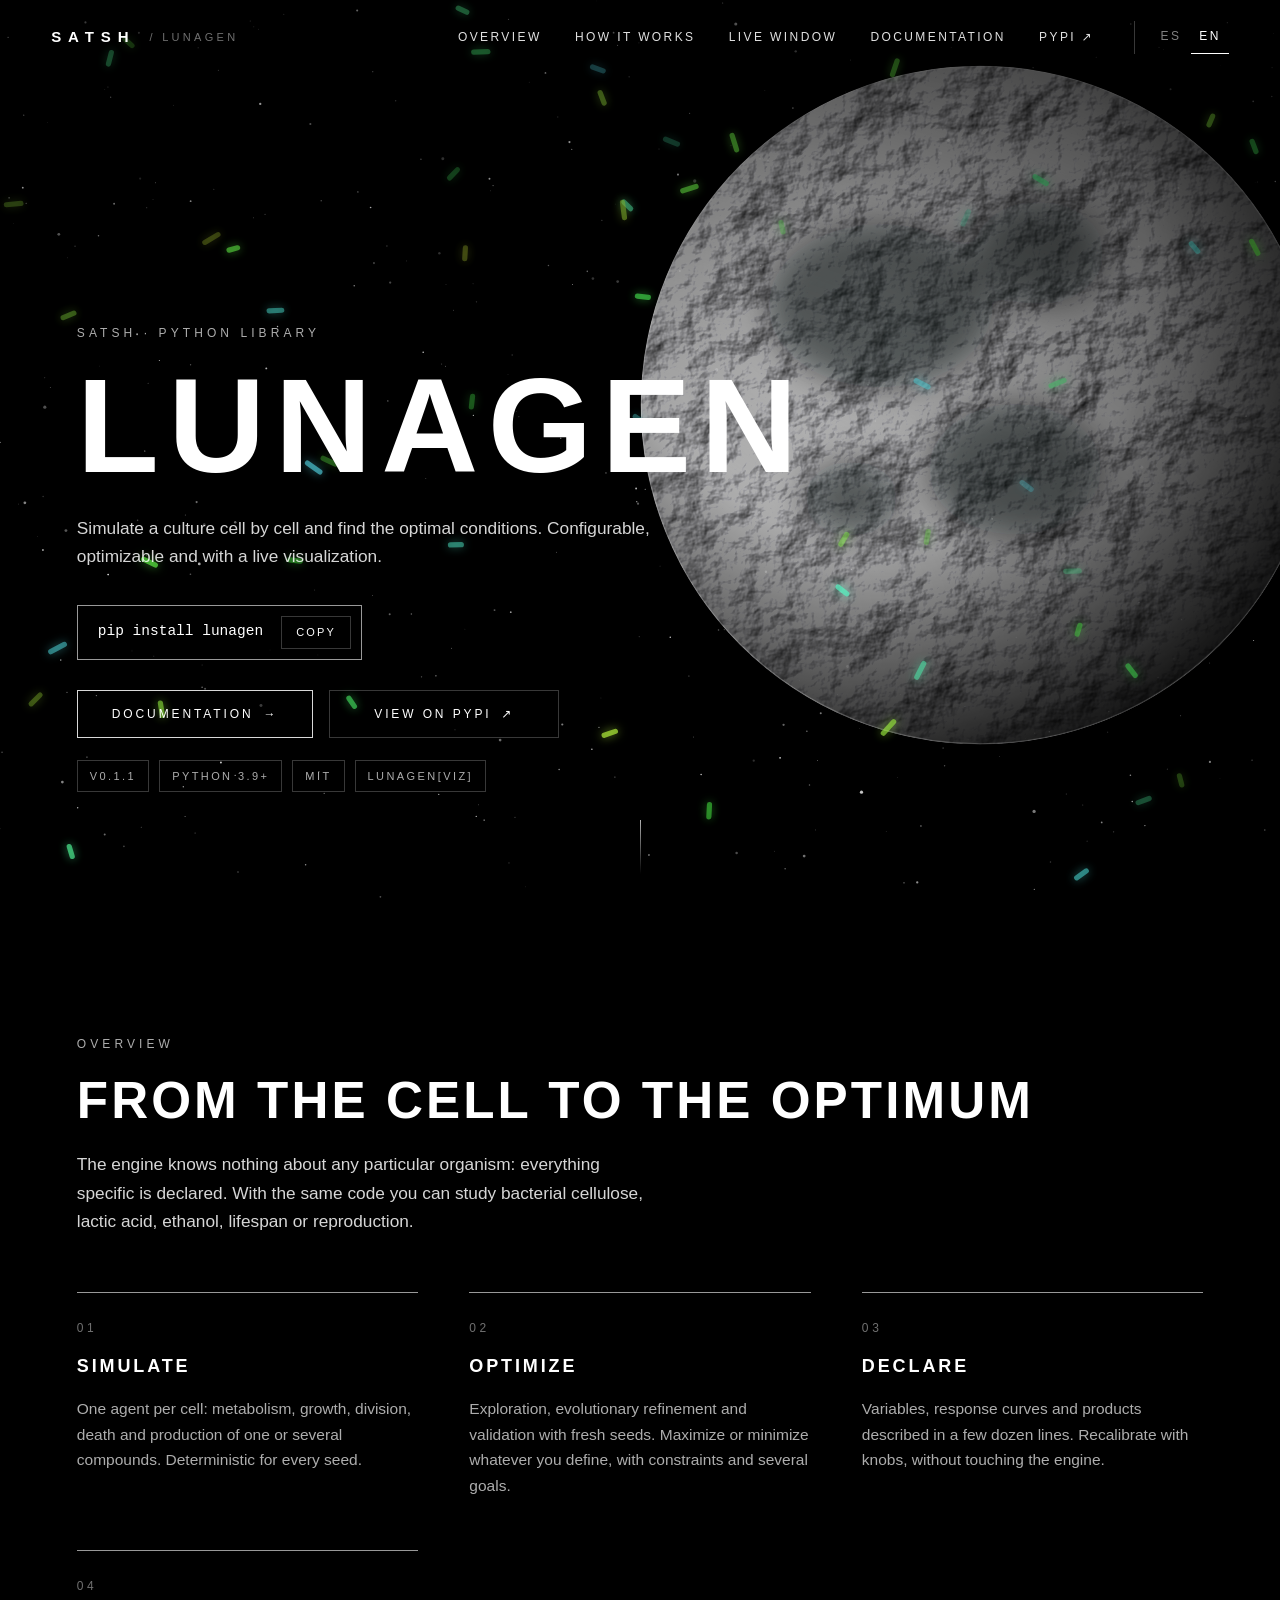
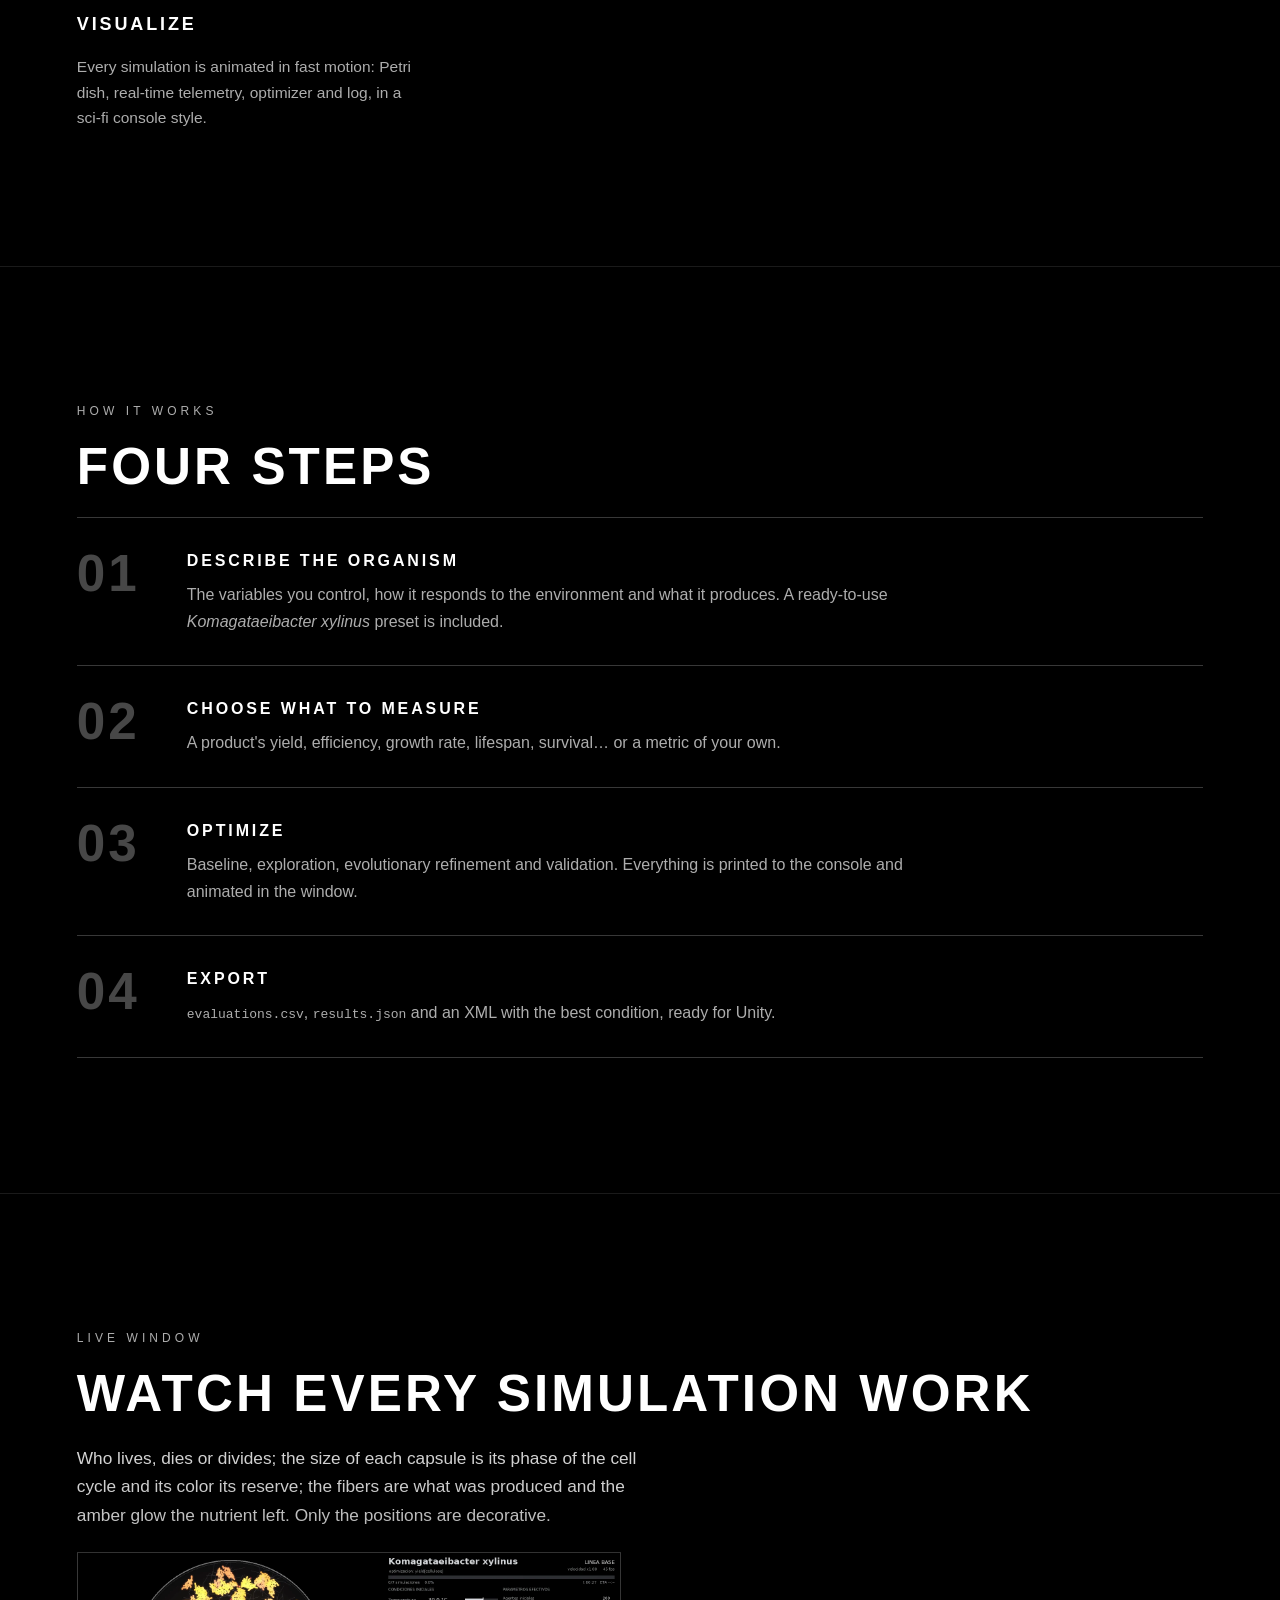
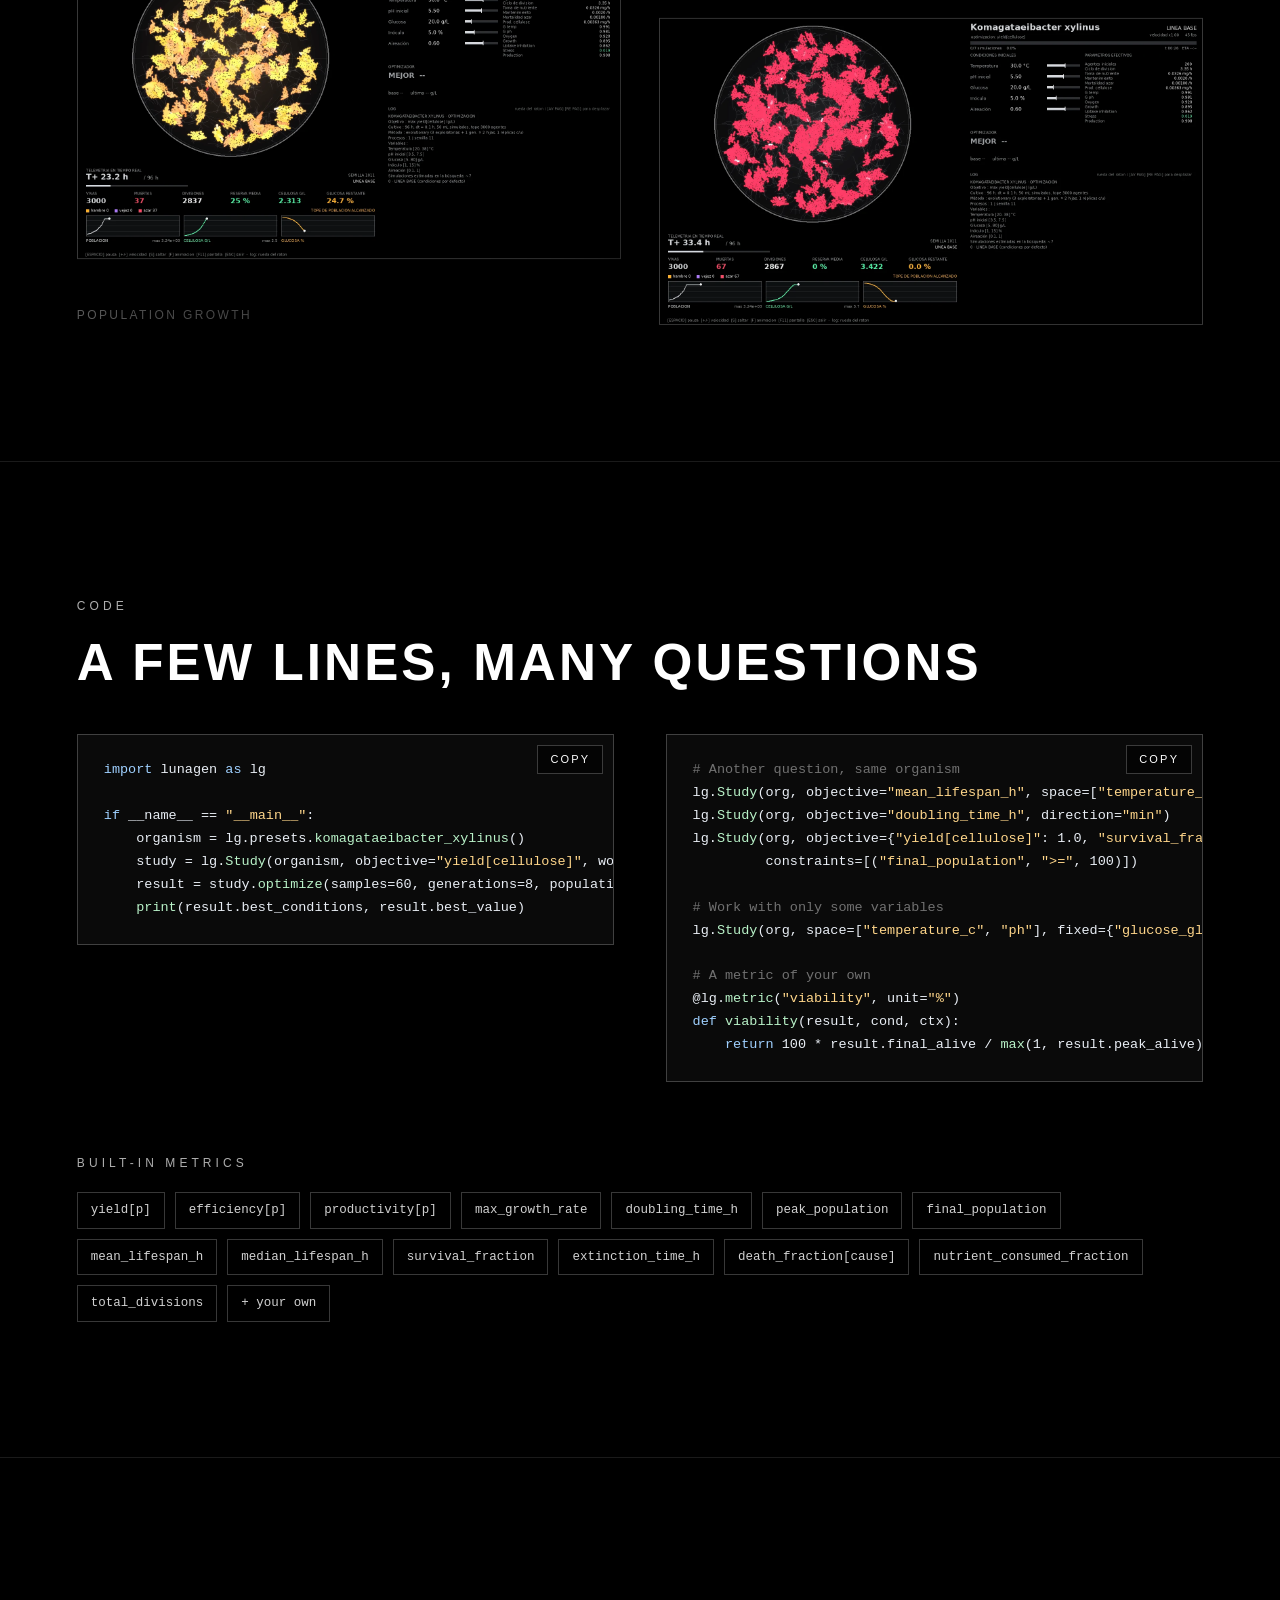
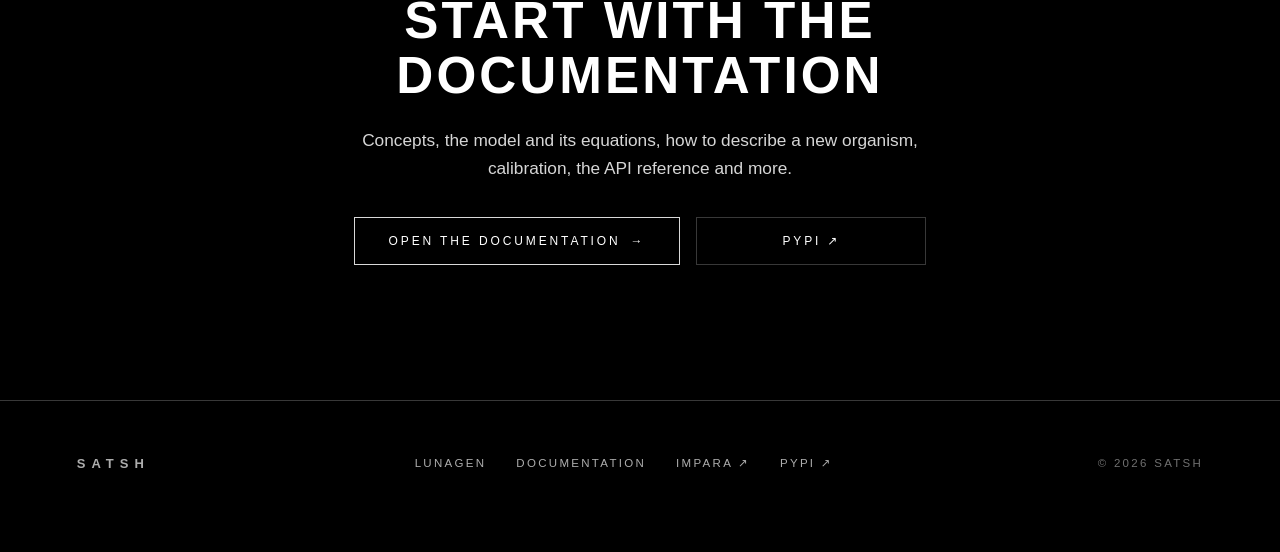
==== lunagen/index.html @ 446f6995 "update" ====
<!doctype html>
<html lang="en" class="no-js">
<head>
<meta charset="utf-8">
<meta name="viewport" content="width=device-width, initial-scale=1">
<title data-es="Lunagen — Simulación de cultivos basada en agentes" data-en="Lunagen — Agent-based culture simulation">Lunagen — Agent-based culture simulation</title>
<meta name="description" content="Lunagen: a Python library to simulate cultures cell by cell, optimize conditions and watch it in a live window." data-es="Lunagen: librería de Python para simular cultivos célula por célula, optimizar condiciones y verlo en una ventana en vivo." data-en="Lunagen: a Python library to simulate cultures cell by cell, optimize conditions and watch it in a live window.">
<link rel="canonical" href="https://satsh.org/lunagen/">
<meta name="theme-color" content="#000000">
<meta property="og:type" content="website">
<meta property="og:site_name" content="satsh">
<meta property="og:title" content="Lunagen — Agent-based culture simulation">
<meta property="og:description" content="Lunagen: a Python library to simulate cultures cell by cell, optimize conditions and watch it in a live window.">
<meta property="og:url" content="https://satsh.org/lunagen/">
<meta property="og:image" content="https://satsh.org/assets/img/og-lunagen.png">
<meta name="twitter:card" content="summary_large_image">
<link rel="icon" href="../favicon.svg" type="image/svg+xml">
<link rel="stylesheet" href="../assets/css/site.css">
<script>(function(){var r=document.documentElement;r.className=r.className.replace('no-js','js');var l=null;try{l=localStorage.getItem('satsh-lang')}catch(e){}if(l!=='es'&&l!=='en'){l=null;var a=navigator.languages&&navigator.languages.length?navigator.languages:[navigator.language||navigator.userLanguage||'en'];for(var i=0;i<a.length;i++){var c=String(a[i]).toLowerCase();if(c.indexOf('es')===0){l='es';break}if(c.indexOf('en')===0){l='en';break}}}r.lang=l||'en';})();</script>
</head>
<body class="">
<canvas id="stars" aria-hidden="true"></canvas>
<a class="skip" href="#main"><span data-lang="es">Saltar al contenido</span><span data-lang="en">Skip to content</span></a>
<header class="site-header">
  <a class="brand" href="../" aria-label="satsh">SATSH <small>/ Lunagen</small></a>
  <button class="nav-toggle" aria-expanded="false" aria-controls="nav" data-aria-es="Menú" data-aria-en="Menu" aria-label="Menu"><span></span></button>
  <nav class="nav" id="nav">
    <a href="#overview"><span data-lang="es">Resumen</span><span data-lang="en">Overview</span></a><a href="#how"><span data-lang="es">Cómo funciona</span><span data-lang="en">How it works</span></a><a href="#window"><span data-lang="es">Ventana en vivo</span><span data-lang="en">Live window</span></a><a href="../lunagen/docs/"><span data-lang="es">Documentación</span><span data-lang="en">Documentation</span></a><a href="https://pypi.org/project/lunagen/" target="_blank" rel="noopener">PyPI&nbsp;↗</a>
    <div class="lang" role="group" aria-label="Idioma / Language"><button data-set="es" type="button">ES</button><button data-set="en" type="button">EN</button></div>
  </nav>
</header>
<main id="main">

  <section class="panel" id="top">
    <div class="layer layer--moon" data-parallax="0.16"><svg viewBox="0 0 600 600" aria-hidden="true" focusable="false">
  <defs>
    <radialGradient id="mshade" cx="36%" cy="32%" r="78%">
      <stop offset="0" stop-color="#000" stop-opacity="0"/><stop offset=".5" stop-color="#000" stop-opacity=".22"/>
      <stop offset="1" stop-color="#000" stop-opacity=".97"/>
    </radialGradient>
    <filter id="mtex" x="0" y="0" width="100%" height="100%" color-interpolation-filters="sRGB">
      <feTurbulence type="fractalNoise" baseFrequency="0.019 0.022" numOctaves="6" seed="9" result="n"/>
      <feDiffuseLighting in="n" lighting-color="#ffffff" surfaceScale="5.2" diffuseConstant="1.25" result="lit">
        <feDistantLight azimuth="220" elevation="42"/>
      </feDiffuseLighting>
      <feComponentTransfer in="lit" result="lit2"><feFuncR type="gamma" amplitude="1.15" exponent="1.35" offset="0"/><feFuncG type="gamma" amplitude="1.15" exponent="1.35" offset="0"/><feFuncB type="gamma" amplitude="1.17" exponent="1.35" offset="0"/></feComponentTransfer>
      <feComposite in="lit2" in2="SourceGraphic" operator="in"/>
    </filter>
    <filter id="mblur"><feGaussianBlur stdDeviation="14"/></filter>
    <clipPath id="mclip"><circle cx="300" cy="300" r="290"/></clipPath>
  </defs>
  <g clip-path="url(#mclip)">
    <circle cx="300" cy="300" r="290" fill="#cdd1d7" filter="url(#mtex)"/>
    <g filter="url(#mblur)" opacity=".5" fill="#05070b">
      <ellipse cx="215" cy="215" rx="96" ry="70"/><ellipse cx="350" cy="170" rx="56" ry="44"/>
      <ellipse cx="330" cy="355" rx="74" ry="56"/><ellipse cx="190" cy="380" rx="40" ry="32"/>
    </g>
    <circle cx="300" cy="300" r="290" fill="url(#mshade)"/>
  </g>
  <circle cx="300" cy="300" r="289.5" fill="none" stroke="rgba(255,255,255,.28)" stroke-width="1"/>
</svg></div>
    <div class="layer layer--cells" data-parallax="0.07"><canvas data-cells="90" aria-hidden="true"></canvas></div>
    <div class="layer layer--vignette"></div>
    <div class="panel__content">
      <p class="eyebrow reveal"><span data-lang="es">satsh · librería de Python</span><span data-lang="en">satsh · Python library</span></p>
      <h1 class="display reveal">LUNAGEN</h1>
      <p class="lead reveal"><span data-lang="es">Simula un cultivo célula por célula y encuentra las condiciones óptimas. Configurable, optimizable y con visualización en vivo.</span><span data-lang="en">Simulate a culture cell by cell and find the optimal conditions. Configurable, optimizable and with a live visualization.</span></p>
      <div class="reveal" style="margin:0 0 30px">
        <div class="install"><code>pip install lunagen</code><button class="copy" type="button" data-copy="pip install lunagen"><span data-lang="es">Copiar</span><span data-lang="en">Copy</span></button></div>
      </div>
      <div class="actions reveal">
        <a class="btn" href="docs/"><span data-lang="es">Documentación</span><span data-lang="en">Documentation</span> <span class="arrow">→</span></a>
        <a class="btn btn--ghost" href="https://pypi.org/project/lunagen/" target="_blank" rel="noopener"><span data-lang="es">Ver en PyPI</span><span data-lang="en">View on PyPI</span> ↗</a>
      </div>
      <div class="badges reveal"><span class="badge">v0.1.1</span><span class="badge">Python 3.9+</span><span class="badge">MIT</span>
        <span class="badge">lunagen[viz]</span></div>
    </div>
    <span class="scroll-hint" aria-hidden="true"></span>
  </section>

  <section class="section section--dark" id="overview" aria-labelledby="t-overview">
    <div class="section__inner">
      <p class="eyebrow reveal"><span data-lang="es">Resumen</span><span data-lang="en">Overview</span></p>
      <h2 class="title reveal" id="t-overview"><span data-lang="es">De la célula al óptimo</span><span data-lang="en">From the cell to the optimum</span></h2>
      <p class="lead reveal"><span data-lang="es">El motor no sabe nada de ningún organismo concreto: todo lo específico se declara. Con el mismo código puedes estudiar celulosa bacteriana, ácido láctico, etanol, tiempo de vida o reproducción.</span><span data-lang="en">The engine knows nothing about any particular organism: everything specific is declared. With the same code you can study bacterial cellulose, lactic acid, ethanol, lifespan or reproduction.</span></p>
      <div class="grid grid--3" style="margin-top:56px">
        <div class="feature reveal"><div class="num">01</div><h3><span data-lang="es">Simula</span><span data-lang="en">Simulate</span></h3>
          <p><span data-lang="es">Un agente por célula: metabolismo, crecimiento, división, muerte y producción de uno o varios compuestos. Determinista para cada semilla.</span><span data-lang="en">One agent per cell: metabolism, growth, division, death and production of one or several compounds. Deterministic for every seed.</span></p></div>
        <div class="feature reveal"><div class="num">02</div><h3><span data-lang="es">Optimiza</span><span data-lang="en">Optimize</span></h3>
          <p><span data-lang="es">Exploración, refinamiento evolutivo y validación con semillas nuevas. Maximiza o minimiza lo que definas, con restricciones y varios objetivos.</span><span data-lang="en">Exploration, evolutionary refinement and validation with fresh seeds. Maximize or minimize whatever you define, with constraints and several goals.</span></p></div>
        <div class="feature reveal"><div class="num">03</div><h3><span data-lang="es">Declara</span><span data-lang="en">Declare</span></h3>
          <p><span data-lang="es">Variables, curvas de respuesta y productos descritos en unas decenas de líneas. Recalibra con perillas, sin tocar el motor.</span><span data-lang="en">Variables, response curves and products described in a few dozen lines. Recalibrate with knobs, without touching the engine.</span></p></div>
        <div class="feature reveal"><div class="num">04</div><h3><span data-lang="es">Visualiza</span><span data-lang="en">Visualize</span></h3>
          <p><span data-lang="es">Cada simulación se anima en cámara rápida: caja Petri, telemetría en tiempo real, optimizador y log, estilo consola de ciencia ficción.</span><span data-lang="en">Every simulation is animated in fast motion: Petri dish, real-time telemetry, optimizer and log, in a sci-fi console style.</span></p></div>
      </div>
    </div>
  </section>

  <section class="section section--bordered section--dark" id="how" aria-labelledby="t-how">
    <div class="section__inner">
      <p class="eyebrow reveal"><span data-lang="es">Cómo funciona</span><span data-lang="en">How it works</span></p>
      <h2 class="title reveal" id="t-how"><span data-lang="es">Cuatro pasos</span><span data-lang="en">Four steps</span></h2>
      <ol class="steps">
        <li class="reveal"><div><h3><span data-lang="es">Describe el organismo</span><span data-lang="en">Describe the organism</span></h3><p><span data-lang="es">Variables que se controlan, cómo responde al entorno y qué produce. Hay un preset de <em>Komagataeibacter xylinus</em> listo para usar.</span><span data-lang="en">The variables you control, how it responds to the environment and what it produces. A ready-to-use <em>Komagataeibacter xylinus</em> preset is included.</span></p></div></li>
        <li class="reveal"><div><h3><span data-lang="es">Elige qué medir</span><span data-lang="en">Choose what to measure</span></h3><p><span data-lang="es">Rendimiento de un producto, eficiencia, tasa de crecimiento, tiempo de vida, supervivencia… o una métrica propia.</span><span data-lang="en">A product's yield, efficiency, growth rate, lifespan, survival… or a metric of your own.</span></p></div></li>
        <li class="reveal"><div><h3><span data-lang="es">Optimiza</span><span data-lang="en">Optimize</span></h3><p><span data-lang="es">Línea base, exploración, refinamiento evolutivo y validación. Todo se imprime en consola y se anima en la ventana.</span><span data-lang="en">Baseline, exploration, evolutionary refinement and validation. Everything is printed to the console and animated in the window.</span></p></div></li>
        <li class="reveal"><div><h3><span data-lang="es">Exporta</span><span data-lang="en">Export</span></h3><p><span data-lang="es"><code>evaluations.csv</code>, <code>results.json</code> y un XML con la mejor condición, listo para Unity.</span><span data-lang="en"><code>evaluations.csv</code>, <code>results.json</code> and an XML with the best condition, ready for Unity.</span></p></div></li>
      </ol>
    </div>
  </section>

  <section class="section section--bordered" id="window" aria-labelledby="t-window">
    <div class="section__inner">
      <p class="eyebrow reveal"><span data-lang="es">Ventana en vivo</span><span data-lang="en">Live window</span></p>
      <h2 class="title reveal" id="t-window"><span data-lang="es">Mira cada simulación trabajar</span><span data-lang="en">Watch every simulation work</span></h2>
      <p class="lead reveal"><span data-lang="es">Quién vive, muere o se divide; el tamaño de cada cápsula es su fase del ciclo celular y su color, su reserva; las fibras son lo producido y el brillo ámbar, el nutriente que queda. Solo las posiciones son decorativas.</span><span data-lang="en">Who lives, dies or divides; the size of each capsule is its phase of the cell cycle and its color its reserve; the fibers are what was produced and the amber glow the nutrient left. Only the positions are decorative.</span></p>
      <div class="grid grid--2" style="margin-top:56px;gap:clamp(24px,3vw,48px)">
        <figure class="reveal" style="margin:0"><div class="shot" data-parallax="-0.04"><picture><source srcset="../assets/img/lunagen-live-1.webp" type="image/webp"><img src="../assets/img/lunagen-live-1.png" width="1600" height="900" loading="lazy" alt="Lunagen live window with a Petri dish full of colonies" data-alt-es="Ventana en vivo de Lunagen con la caja Petri llena de colonias" data-alt-en="Lunagen live window with a Petri dish full of colonies"></picture></div>
          <figcaption class="shot-caption"><span data-lang="es">Crecimiento de la población</span><span data-lang="en">Population growth</span></figcaption></figure>
        <figure class="reveal" style="margin:0"><div class="shot" data-parallax="0.04"><picture><source srcset="../assets/img/lunagen-live-2.webp" type="image/webp"><img src="../assets/img/lunagen-live-2.png" width="1600" height="900" loading="lazy" alt="Lunagen live window at a later stage" data-alt-es="Ventana en vivo de Lunagen en una etapa posterior" data-alt-en="Lunagen live window at a later stage"></picture></div>
          <figcaption class="shot-caption"><span data-lang="es">Nutriente agotado: las reservas se vacían</span><span data-lang="en">Nutrient exhausted: reserves run out</span></figcaption></figure>
      </div>
    </div>
  </section>

  <section class="section section--bordered section--dark" id="code" aria-labelledby="t-code">
    <div class="section__inner">
      <p class="eyebrow reveal"><span data-lang="es">Código</span><span data-lang="en">Code</span></p>
      <h2 class="title reveal" id="t-code"><span data-lang="es">Pocas líneas, muchas preguntas</span><span data-lang="en">A few lines, many questions</span></h2>
      <div class="grid grid--2" style="margin-top:44px;align-items:start">
        <div><div data-lang="es"><div class="code reveal"><pre><code><span class="k">import</span> lunagen <span class="k">as</span> lg

<span class="k">if</span> __name__ == <span class="s">&quot;__main__&quot;</span>:
    organismo = lg.presets.<span class="f">komagataeibacter_xylinus</span>()
    estudio = lg.<span class="f">Study</span>(organismo, objective=<span class="s">&quot;yield[cellulose]&quot;</span>, workers=4)
    resultado = estudio.<span class="f">optimize</span>(samples=60, generations=8, population=16, viz=<span class="k">True</span>)
    <span class="f">print</span>(resultado.best_conditions, resultado.best_value)</code></pre><button class="copy" type="button"><span data-lang="es">Copiar</span><span data-lang="en">Copy</span></button></div></div><div data-lang="en"><div class="code reveal"><pre><code><span class="k">import</span> lunagen <span class="k">as</span> lg

<span class="k">if</span> __name__ == <span class="s">&quot;__main__&quot;</span>:
    organism = lg.presets.<span class="f">komagataeibacter_xylinus</span>()
    study = lg.<span class="f">Study</span>(organism, objective=<span class="s">&quot;yield[cellulose]&quot;</span>, workers=4)
    result = study.<span class="f">optimize</span>(samples=60, generations=8, population=16, viz=<span class="k">True</span>)
    <span class="f">print</span>(result.best_conditions, result.best_value)</code></pre><button class="copy" type="button"><span data-lang="es">Copiar</span><span data-lang="en">Copy</span></button></div></div></div>
        <div><div data-lang="es"><div class="code reveal"><pre><code><span class="c"># Otra pregunta, el mismo organismo</span>
lg.<span class="f">Study</span>(org, objective=<span class="s">&quot;mean_lifespan_h&quot;</span>, space=[<span class="s">&quot;temperature_c&quot;</span>, <span class="s">&quot;ph&quot;</span>])        <span class="c"># tiempo de vida</span>
lg.<span class="f">Study</span>(org, objective=<span class="s">&quot;doubling_time_h&quot;</span>, direction=<span class="s">&quot;min&quot;</span>)                      <span class="c"># reproducción</span>
lg.<span class="f">Study</span>(org, objective={<span class="s">&quot;yield[cellulose]&quot;</span>: 1.0, <span class="s">&quot;survival_fraction&quot;</span>: 2.0},     <span class="c"># varios objetivos</span>
         constraints=[(<span class="s">&quot;final_population&quot;</span>, <span class="s">&quot;&gt;=&quot;</span>, 100)])                          <span class="c"># y restricciones</span>

<span class="c"># Operar solo con algunas variables</span>
lg.<span class="f">Study</span>(org, space=[<span class="s">&quot;temperature_c&quot;</span>, <span class="s">&quot;ph&quot;</span>], fixed={<span class="s">&quot;glucose_gl&quot;</span>: 30})

<span class="c"># Una métrica propia</span>
@lg.<span class="f">metric</span>(<span class="s">&quot;viabilidad&quot;</span>, unit=<span class="s">&quot;%&quot;</span>)
<span class="k">def</span> <span class="f">viabilidad</span>(result, cond, ctx):
    <span class="k">return</span> 100 * result.final_alive / <span class="f">max</span>(1, result.peak_alive)</code></pre><button class="copy" type="button"><span data-lang="es">Copiar</span><span data-lang="en">Copy</span></button></div></div><div data-lang="en"><div class="code reveal"><pre><code><span class="c"># Another question, same organism</span>
lg.<span class="f">Study</span>(org, objective=<span class="s">&quot;mean_lifespan_h&quot;</span>, space=[<span class="s">&quot;temperature_c&quot;</span>, <span class="s">&quot;ph&quot;</span>])        <span class="c"># lifespan</span>
lg.<span class="f">Study</span>(org, objective=<span class="s">&quot;doubling_time_h&quot;</span>, direction=<span class="s">&quot;min&quot;</span>)                      <span class="c"># reproduction</span>
lg.<span class="f">Study</span>(org, objective={<span class="s">&quot;yield[cellulose]&quot;</span>: 1.0, <span class="s">&quot;survival_fraction&quot;</span>: 2.0},     <span class="c"># several goals</span>
         constraints=[(<span class="s">&quot;final_population&quot;</span>, <span class="s">&quot;&gt;=&quot;</span>, 100)])                          <span class="c"># and constraints</span>

<span class="c"># Work with only some variables</span>
lg.<span class="f">Study</span>(org, space=[<span class="s">&quot;temperature_c&quot;</span>, <span class="s">&quot;ph&quot;</span>], fixed={<span class="s">&quot;glucose_gl&quot;</span>: 30})

<span class="c"># A metric of your own</span>
@lg.<span class="f">metric</span>(<span class="s">&quot;viability&quot;</span>, unit=<span class="s">&quot;%&quot;</span>)
<span class="k">def</span> <span class="f">viability</span>(result, cond, ctx):
    <span class="k">return</span> 100 * result.final_alive / <span class="f">max</span>(1, result.peak_alive)</code></pre><button class="copy" type="button"><span data-lang="es">Copiar</span><span data-lang="en">Copy</span></button></div></div></div>
      </div>
      <h3 class="eyebrow reveal" style="margin-top:72px"><span data-lang="es">Métricas incluidas</span><span data-lang="en">Built-in metrics</span></h3>
      <div class="chips reveal"><span class="chip">yield[p]</span><span class="chip">efficiency[p]</span><span class="chip">productivity[p]</span><span class="chip">max_growth_rate</span><span class="chip">doubling_time_h</span><span class="chip">peak_population</span><span class="chip">final_population</span><span class="chip">mean_lifespan_h</span><span class="chip">median_lifespan_h</span><span class="chip">survival_fraction</span><span class="chip">extinction_time_h</span><span class="chip">death_fraction[cause]</span><span class="chip">nutrient_consumed_fraction</span><span class="chip">total_divisions</span><span class="chip">+ <span data-lang="es">las tuyas</span><span data-lang="en">your own</span></span></div>
    </div>
  </section>

  <section class="section section--bordered cta" aria-labelledby="t-cta">
    <div class="section__inner">
      <h2 class="title reveal" id="t-cta"><span data-lang="es">Empieza con la documentación</span><span data-lang="en">Start with the documentation</span></h2>
      <p class="lead reveal"><span data-lang="es">Conceptos, el modelo y sus ecuaciones, cómo describir un organismo nuevo, calibración, referencia de la API y más.</span><span data-lang="en">Concepts, the model and its equations, how to describe a new organism, calibration, the API reference and more.</span></p>
      <div class="actions reveal">
        <a class="btn" href="docs/"><span data-lang="es">Abrir la documentación</span><span data-lang="en">Open the documentation</span> <span class="arrow">→</span></a>
        <a class="btn btn--ghost" href="https://pypi.org/project/lunagen/" target="_blank" rel="noopener">PyPI ↗</a>
      </div>
    </div>
  </section>

</main>
<footer class="site-footer">
  <a class="brand" href="../">SATSH</a>
  <div class="links">
    <a href="../lunagen/">Lunagen</a>
    <a href="../lunagen/docs/"><span data-lang="es">Documentación</span><span data-lang="en">Documentation</span></a>
    <a href="https://impara.org" target="_blank" rel="noopener">Impara&nbsp;↗</a>
    <a href="https://pypi.org/project/lunagen/" target="_blank" rel="noopener">PyPI&nbsp;↗</a>
  </div>
  <span>© <span data-year>2026</span> satsh</span>
</footer>
<script src="../assets/js/site.js" defer></script>
</body>
</html>
---- assets/css/site.css ----
/* ==========================================================================
   satsh · estilos del sitio (satsh.org, satsh.org/lunagen, satsh.org/lunagen/docs)
   Inspirado en el lenguaje visual de las páginas de SpaceX: negro, paneles a
   pantalla completa, tipografía en mayúsculas muy espaciada, botones de borde fino.
   ========================================================================== */

:root {
  --bg: #000;
  --fg: #fff;
  --muted: rgba(255, 255, 255, .68);
  --dim: rgba(255, 255, 255, .44);
  --line: rgba(255, 255, 255, .22);
  --line-strong: rgba(255, 255, 255, .6);
  --header-h: 76px;
  --font: "Helvetica Neue", "Segoe UI", Roboto, Arial, system-ui, sans-serif;
  --mono: ui-monospace, "Cascadia Mono", "SF Mono", Menlo, Consolas, "Liberation Mono", monospace;
}

*, *::before, *::after { box-sizing: border-box; }
html { scroll-behavior: smooth; -webkit-text-size-adjust: 100%; scroll-padding-top: calc(var(--header-h) + 24px); }
body {
  margin: 0; background: var(--bg); color: var(--fg);
  font-family: var(--font); font-weight: 300; line-height: 1.65;
  overflow-x: hidden; -webkit-font-smoothing: antialiased;
}
img { max-width: 100%; display: block; }
a { color: inherit; }
::selection { background: #fff; color: #000; }
:focus-visible { outline: 2px solid #fff; outline-offset: 4px; }

/* Idioma: el script de <head> fija html[lang]; el CSS muestra solo el bloque activo (sin parpadeo). */
html[lang="es"] [data-lang="en"],
html[lang="en"] [data-lang="es"] { display: none !important; }

.skip { position: absolute; left: -999px; top: 8px; background: #fff; color: #000; padding: 8px 14px; z-index: 100; }
.skip:focus { left: 8px; }

#stars { position: fixed; inset: 0; width: 100%; height: 100%; z-index: 0; pointer-events: none; }
main, .site-footer { position: relative; z-index: 1; }

/* ---------- cabecera ---------- */
.site-header {
  position: fixed; inset: 0 0 auto 0; height: var(--header-h); z-index: 50;
  display: flex; align-items: center; justify-content: space-between;
  padding: 0 clamp(20px, 4vw, 56px);
  transition: background .35s ease, backdrop-filter .35s ease, border-color .35s ease;
  border-bottom: 1px solid transparent;
}
.site-header.is-scrolled, .site-header.is-open {
  background: rgba(0, 0, 0, .74); backdrop-filter: blur(14px); -webkit-backdrop-filter: blur(14px);
  border-bottom-color: rgba(255, 255, 255, .1);
}
.brand {
  font-weight: 700; letter-spacing: .46em; text-transform: uppercase; font-size: 15px;
  color: #fff; text-decoration: none; display: flex; align-items: center; gap: 14px;
}
.brand small { font-weight: 400; letter-spacing: .3em; color: var(--dim); font-size: 11px; }
.nav { display: flex; align-items: center; gap: clamp(18px, 2.6vw, 40px); }
.nav a {
  position: relative; font-size: 12px; letter-spacing: .2em; text-transform: uppercase; font-weight: 500;
  color: #fff; text-decoration: none; opacity: .88; padding: 8px 0;
}
.nav a::after {
  content: ""; position: absolute; left: 0; right: 0; bottom: 2px; height: 1px; background: #fff;
  transform: scaleX(0); transform-origin: left; transition: transform .3s ease;
}
.nav a:hover::after, .nav a[aria-current="page"]::after { transform: scaleX(1); }
.lang { display: flex; gap: 2px; margin-left: 6px; padding-left: 18px; border-left: 1px solid var(--line); }
.lang button {
  background: none; border: 0; color: #fff; opacity: .5; font: inherit; font-size: 12px; font-weight: 500;
  letter-spacing: .2em; cursor: pointer; padding: 6px 8px; border-bottom: 1px solid transparent;
}
.lang button:hover { opacity: .85; }
html[lang="es"] .lang [data-set="es"], html[lang="en"] .lang [data-set="en"] { opacity: 1; border-bottom-color: #fff; }
.nav-toggle { display: none; background: none; border: 0; width: 44px; height: 44px; cursor: pointer; position: relative; }
.nav-toggle span, .nav-toggle span::before, .nav-toggle span::after {
  content: ""; position: absolute; left: 11px; right: 11px; height: 1px; background: #fff; transition: transform .3s, opacity .3s;
}
.nav-toggle span { top: 22px; }
.nav-toggle span::before { top: -7px; left: 0; right: 0; }
.nav-toggle span::after { top: 7px; left: 0; right: 0; }
.site-header.is-open .nav-toggle span { background: transparent; }
.site-header.is-open .nav-toggle span::before { transform: translateY(7px) rotate(45deg); }
.site-header.is-open .nav-toggle span::after { transform: translateY(-7px) rotate(-45deg); }

/* ---------- paneles a pantalla completa (paralaje) ---------- */
.panel {
  position: relative; min-height: 100vh; min-height: 100svh; display: flex; align-items: flex-end;
  overflow: hidden; isolation: isolate;
}
.panel--tall { min-height: 118vh; }
.layer { position: absolute; z-index: -1; pointer-events: none; will-change: transform; }
.layer--full { inset: -16% 0; }
.panel__content {
  position: relative; width: 100%; max-width: 1480px;
  padding: calc(var(--header-h) + 40px) clamp(20px, 6vw, 96px) clamp(64px, 12vh, 132px);
}
.eyebrow { font-size: 12px; letter-spacing: .34em; text-transform: uppercase; font-weight: 500; color: var(--muted); margin: 0 0 18px; }
.display {
  font-size: clamp(46px, 10.5vw, 156px); line-height: .94; margin: 0 0 26px; font-weight: 700;
  letter-spacing: .07em; text-transform: uppercase; text-wrap: balance;
}
.display--md { font-size: clamp(38px, 7.4vw, 108px); }
.title {
  font-size: clamp(26px, 4vw, 54px); line-height: 1.08; font-weight: 700; letter-spacing: .06em;
  text-transform: uppercase; margin: 0 0 22px; text-wrap: balance;
}
.lead { max-width: 580px; font-size: clamp(15px, 1.35vw, 18px); color: rgba(255, 255, 255, .84); margin: 0 0 34px; }
.actions { display: flex; flex-wrap: wrap; gap: 16px; align-items: center; }

.btn {
  display: inline-flex; align-items: center; justify-content: center; gap: 10px;
  min-width: 230px; padding: 17px 34px; font: 500 12px/1 var(--font); letter-spacing: .24em; text-transform: uppercase;
  color: #fff; text-decoration: none; background: rgba(0, 0, 0, .12); border: 1px solid rgba(255, 255, 255, .85);
  cursor: pointer; transition: background .28s ease, color .28s ease, border-color .28s ease;
}
.btn:hover { background: #fff; color: #000; }
.btn--ghost { border-color: var(--line); }
.btn--ghost:hover { border-color: #fff; }
.btn .arrow { transition: transform .28s ease; }
.btn:hover .arrow { transform: translateX(4px); }

.chip-status {
  display: inline-flex; align-items: center; gap: 10px; border: 1px solid var(--line); padding: 7px 14px;
  font-size: 11px; letter-spacing: .26em; text-transform: uppercase; color: var(--muted); margin-bottom: 22px;
}
.chip-status::before { content: ""; width: 7px; height: 7px; border-radius: 50%; background: #ffb454; box-shadow: 0 0 12px #ffb454; animation: pulse 2.4s infinite; }
@keyframes pulse { 50% { opacity: .35; } }

.scroll-hint {
  position: absolute; left: 50%; bottom: 26px; width: 1px; height: 54px; background: linear-gradient(#fff, transparent);
  transform-origin: top; animation: hint 2.2s ease-in-out infinite; opacity: .7;
}
@keyframes hint { 0% { transform: scaleY(0); } 50% { transform: scaleY(1); } 100% { transform: scaleY(1); opacity: 0; } }

.reveal { opacity: 0; transform: translateY(34px); transition: opacity .9s ease, transform .9s ease; }
.reveal.is-in { opacity: 1; transform: none; }
.no-js .reveal { opacity: 1; transform: none; }

/* ---------- imágenes procedurales ---------- */
.layer--limb {
  left: 50%; bottom: -142vw; width: 168vw; margin-left: -84vw; aspect-ratio: 1; border-radius: 50%;
  background: radial-gradient(closest-side, #000 97%, transparent 100%);
  box-shadow: 0 0 0 1px rgba(175, 208, 255, .2), 0 -3px 10px rgba(205, 228, 255, .75),
    0 -18px 70px 8px rgba(110, 165, 255, .34), inset 0 46px 110px -30px rgba(80, 130, 255, .32);
}
.layer--glow {
  left: 0; right: 0; bottom: 0; height: 62%;
  background: radial-gradient(60% 90% at 50% 100%, rgba(80, 135, 255, .30), rgba(0, 0, 0, 0) 70%);
}
.layer--haze {
  inset: 0; background: linear-gradient(180deg, rgba(0, 0, 0, .0) 40%, rgba(0, 0, 0, .65) 100%);
}
.layer--vignette { inset: 0; background: radial-gradient(120% 90% at 30% 70%, rgba(0, 0, 0, 0) 30%, rgba(0, 0, 0, .78) 100%); }
.layer--moon { width: min(78vmin, 720px); aspect-ratio: 1; right: -4vw; top: 6vh; }
.layer--moon svg { width: 100%; height: 100%; display: block; opacity: .86; }
.layer--cells { inset: 0; }
.layer--cells canvas { width: 100%; height: 100%; display: block; }
.layer--warm { inset: auto 0 0 0; height: 70%; background: radial-gradient(70% 100% at 70% 100%, rgba(255, 150, 70, .24), rgba(150, 70, 255, .10) 45%, rgba(0, 0, 0, 0) 75%); }
.word {
  position: absolute; left: var(--x); top: var(--y); font-size: var(--s); font-weight: 700; letter-spacing: .06em;
  color: rgba(255, 255, 255, var(--o, .12)); white-space: nowrap; user-select: none;
}
.word--out { color: transparent; -webkit-text-stroke: 1px rgba(255, 255, 255, var(--o, .25)); }

/* ---------- secciones de contenido ---------- */
.section { position: relative; padding: clamp(88px, 15vh, 168px) clamp(20px, 6vw, 96px); }
.section--bordered { border-top: 1px solid rgba(255, 255, 255, .1); }
.section__inner { max-width: 1280px; margin: 0 auto; }
.section--dark { background: linear-gradient(180deg, rgba(0, 0, 0, .86), rgba(0, 0, 0, .86)); }
.grid { display: grid; gap: clamp(28px, 4vw, 64px); }
.grid--3 { grid-template-columns: repeat(auto-fit, minmax(250px, 1fr)); }
.grid--2 { grid-template-columns: repeat(auto-fit, minmax(320px, 1fr)); align-items: center; }
.feature { border-top: 1px solid var(--line-strong); padding-top: 26px; }
.feature .num { font-size: 12px; letter-spacing: .3em; color: var(--dim); margin-bottom: 14px; }
.feature h3 { margin: 0 0 14px; font-size: 18px; font-weight: 700; letter-spacing: .16em; text-transform: uppercase; }
.feature p { margin: 0; color: var(--muted); font-size: 15.5px; }

.steps { list-style: none; counter-reset: s; margin: 0; padding: 0; display: grid; gap: 0; }
.steps li { counter-increment: s; display: grid; grid-template-columns: 90px 1fr; gap: 20px; padding: 30px 0; border-top: 1px solid var(--line); }
.steps li:last-child { border-bottom: 1px solid var(--line); }
.steps li::before { content: "0" counter(s); font-size: clamp(30px, 4vw, 52px); font-weight: 700; letter-spacing: .06em; color: rgba(255, 255, 255, .28); line-height: 1; }
.steps h3 { margin: 0 0 8px; font-size: 16px; font-weight: 700; letter-spacing: .18em; text-transform: uppercase; }
.steps p { margin: 0; color: var(--muted); max-width: 720px; }

.shot { border: 1px solid var(--line); background: #000; box-shadow: 0 40px 140px rgba(0, 0, 0, .9); }
.shot img { width: 100%; height: auto; }
.shot-caption { font-size: 12px; letter-spacing: .2em; text-transform: uppercase; color: var(--dim); margin-top: 14px; }

.install {
  display: inline-flex; align-items: center; gap: 18px; border: 1px solid var(--line-strong); padding: 10px 10px 10px 20px;
  font-family: var(--mono); font-size: 14.5px; background: rgba(0, 0, 0, .5); backdrop-filter: blur(8px); max-width: 100%;
}
.install code { white-space: nowrap; overflow: auto; }
.copy {
  background: none; border: 1px solid var(--line); color: #fff; font: 500 11px/1 var(--font); letter-spacing: .2em; text-transform: uppercase;
  padding: 10px 14px; cursor: pointer; transition: background .25s, color .25s;
}
.copy:hover { background: #fff; color: #000; }
.badges { display: flex; flex-wrap: wrap; gap: 10px; margin-top: 22px; }
.badge { font-size: 11px; letter-spacing: .22em; text-transform: uppercase; color: var(--muted); border: 1px solid var(--line); padding: 6px 12px; }

.code { position: relative; margin: 0; background: rgba(255, 255, 255, .04); border: 1px solid var(--line); }
.code pre { margin: 0; padding: 24px 26px; overflow-x: auto; font-family: var(--mono); font-size: 13.5px; line-height: 1.7; color: #e9eef5; }
.code .copy { position: absolute; top: 10px; right: 10px; padding: 8px 12px; background: rgba(0, 0, 0, .6); }
.code .k { color: #9fd0ff; } .code .s { color: #ffd68a; } .code .c { color: rgba(255, 255, 255, .42); } .code .f { color: #b9f2c8; }

.chips { display: flex; flex-wrap: wrap; gap: 10px; }
.chip { font-family: var(--mono); font-size: 12.5px; border: 1px solid var(--line); padding: 7px 13px; color: rgba(255, 255, 255, .82); }

.cta { text-align: center; }
.cta .actions { justify-content: center; }
.cta .title { margin-left: auto; margin-right: auto; max-width: 900px; }
.cta .lead { margin-left: auto; margin-right: auto; }

/* ---------- pie ---------- */
.site-footer {
  padding: 52px clamp(20px, 6vw, 96px); border-top: 1px solid var(--line); background: #000;
  display: flex; flex-wrap: wrap; gap: 26px 48px; justify-content: space-between; align-items: center;
  font-size: 11.5px; letter-spacing: .2em; text-transform: uppercase; color: var(--dim);
}
.site-footer a { text-decoration: none; color: var(--muted); }
.site-footer a:hover { color: #fff; }
.site-footer .links { display: flex; flex-wrap: wrap; gap: 14px 30px; }
.site-footer .brand { font-size: 13px; }

/* ---------- documentación ---------- */
.docs-hero { padding: calc(var(--header-h) + 72px) clamp(20px, 5vw, 72px) 24px; max-width: 1500px; margin: 0 auto; position: relative; z-index: 1; }
.docs-hero .display { font-size: clamp(34px, 6vw, 84px); margin-bottom: 14px; }
.docs-hero p { color: var(--muted); max-width: 640px; margin: 0; }
.docs {
  display: grid; grid-template-columns: 290px minmax(0, 1fr); gap: clamp(28px, 5vw, 76px);
  padding: 40px clamp(20px, 5vw, 72px) 110px; max-width: 1500px; margin: 0 auto; position: relative; z-index: 1;
}
.toc { position: sticky; top: calc(var(--header-h) + 22px); align-self: start; max-height: calc(100vh - var(--header-h) - 44px); overflow: auto; padding-right: 8px; font-size: 13.5px; }
.toc-title { font-size: 11px; letter-spacing: .3em; text-transform: uppercase; color: var(--dim); margin: 0 0 14px; }
.toc ul { list-style: none; margin: 0; padding: 0; }
.toc li { margin: 0; }
.toc a { display: block; padding: 5px 0 5px 14px; color: var(--muted); text-decoration: none; border-left: 1px solid var(--line); transition: color .2s, border-color .2s; line-height: 1.4; }
.toc a:hover { color: #fff; }
.toc a.active { color: #fff; border-left-color: #fff; font-weight: 500; }
.toc ul ul a { padding-left: 28px; font-size: 12.5px; color: var(--dim); }
.toc-toggle { display: none; }

.prose { max-width: 900px; min-width: 0; font-size: 16.5px; }
.prose > :first-child { margin-top: 0; }
.prose h2 { font-size: clamp(22px, 2.6vw, 32px); font-weight: 700; letter-spacing: .07em; text-transform: uppercase; margin: 88px 0 24px; padding-top: 36px; border-top: 1px solid var(--line); line-height: 1.15; }
.prose h2:first-of-type { margin-top: 0; border-top: 0; padding-top: 0; }
.prose h3 { font-size: 16px; font-weight: 700; letter-spacing: .14em; text-transform: uppercase; margin: 46px 0 14px; }
.prose h4 { font-size: 14px; letter-spacing: .12em; text-transform: uppercase; margin: 32px 0 10px; color: var(--muted); }
.prose p, .prose li { color: rgba(255, 255, 255, .86); }
.prose a { color: #fff; text-decoration-color: var(--dim); text-underline-offset: 3px; }
.prose a:hover { text-decoration-color: #fff; }
.prose strong { font-weight: 600; color: #fff; }
.prose ul, .prose ol { padding-left: 1.4em; }
.prose li { margin: .3em 0; }
.prose :not(pre) > code {
  font-family: var(--mono); font-size: .86em; background: rgba(255, 255, 255, .09); padding: .12em .42em; border-radius: 2px; color: #fff;
}
.prose pre { position: relative; margin: 22px 0; padding: 22px 24px; background: rgba(255, 255, 255, .045); border: 1px solid var(--line); overflow-x: auto; font-size: 13.5px; line-height: 1.7; }
.prose pre code { font-family: var(--mono); background: none; padding: 0; color: #e9eef5; }
.prose pre .copy { position: absolute; top: 8px; right: 8px; padding: 7px 11px; background: rgba(0, 0, 0, .65); }
.prose blockquote { margin: 26px 0; padding: 4px 0 4px 22px; border-left: 2px solid #fff; }
.prose blockquote p { color: rgba(255, 255, 255, .8); }
.prose hr { border: 0; border-top: 1px solid var(--line); margin: 48px 0; }
.table-wrap { overflow-x: auto; margin: 24px 0; border: 1px solid var(--line); }
.prose table { border-collapse: collapse; width: 100%; font-size: 14px; min-width: 520px; }
.prose th { text-align: left; font-size: 11.5px; letter-spacing: .16em; text-transform: uppercase; font-weight: 600; background: rgba(255, 255, 255, .06); }
.prose th, .prose td { padding: 11px 16px; border-bottom: 1px solid var(--line); vertical-align: top; }
.prose tr:last-child td { border-bottom: 0; }
.prose td code { white-space: nowrap; }
.docs-nav { display: flex; flex-wrap: wrap; gap: 14px; margin-top: 30px; }

/* ---------- 404 ---------- */
.center-page { min-height: 100vh; display: flex; align-items: center; justify-content: center; text-align: center; padding: 40px 20px; }

/* ---------- adaptativo ---------- */
@media (max-width: 980px) {
  .docs { grid-template-columns: 1fr; padding-top: 24px; }
  .toc { position: static; max-height: none; display: none; border: 1px solid var(--line); padding: 18px; margin-bottom: 28px; }
  .toc.is-open { display: block; }
  .toc-toggle { display: inline-flex; margin-bottom: 18px; min-width: 0; }
}
@media (max-width: 820px) {
  .nav-toggle { display: block; }
  .nav {
    position: fixed; inset: var(--header-h) 0 auto 0; flex-direction: column; align-items: flex-start; gap: 6px;
    padding: 18px clamp(20px, 6vw, 40px) 30px; background: rgba(0, 0, 0, .94); backdrop-filter: blur(14px);
    transform: translateY(-12px); opacity: 0; pointer-events: none; transition: opacity .25s, transform .25s; border-bottom: 1px solid var(--line);
  }
  .site-header.is-open .nav { opacity: 1; transform: none; pointer-events: auto; }
  .nav a { font-size: 15px; padding: 12px 0; width: 100%; }
  .lang { margin: 8px 0 0; padding: 12px 0 0; border-left: 0; border-top: 1px solid var(--line); width: 100%; }
  .brand small { display: none; }
  .steps li { grid-template-columns: 56px 1fr; }
  .btn { min-width: 0; width: 100%; }
  .layer--moon { right: -22vw; top: 12vh; opacity: .8; }
  .install { width: 100%; justify-content: space-between; }
}

@media (prefers-reduced-motion: reduce) {
  html { scroll-behavior: auto; }
  .reveal { opacity: 1; transform: none; transition: none; }
  .scroll-hint, .chip-status::before { animation: none; }
}

/* ---------- índice de proyectos (portada) ---------- */
.index-list { margin-top: 40px; border-top: 1px solid var(--line-strong); }
.index-list a {
  display: grid; grid-template-columns: 80px 1fr auto; align-items: center; gap: 20px; padding: 30px 6px;
  border-bottom: 1px solid var(--line); text-decoration: none; transition: background .3s, padding .3s;
}
.index-list a:hover { background: rgba(255, 255, 255, .05); padding-left: 18px; padding-right: 18px; }
.index-list .n { font-size: 12px; letter-spacing: .3em; color: var(--dim); }
.index-list strong { display: block; font-size: clamp(22px, 3vw, 38px); font-weight: 700; letter-spacing: .12em; text-transform: uppercase; }
.index-list small { display: block; color: var(--muted); font-size: 14.5px; margin-top: 4px; }
.index-list .go { font-size: 22px; transition: transform .3s; }
.index-list a:hover .go { transform: translateX(6px); }

.docs-hero .eyebrow { margin-bottom: 26px; }
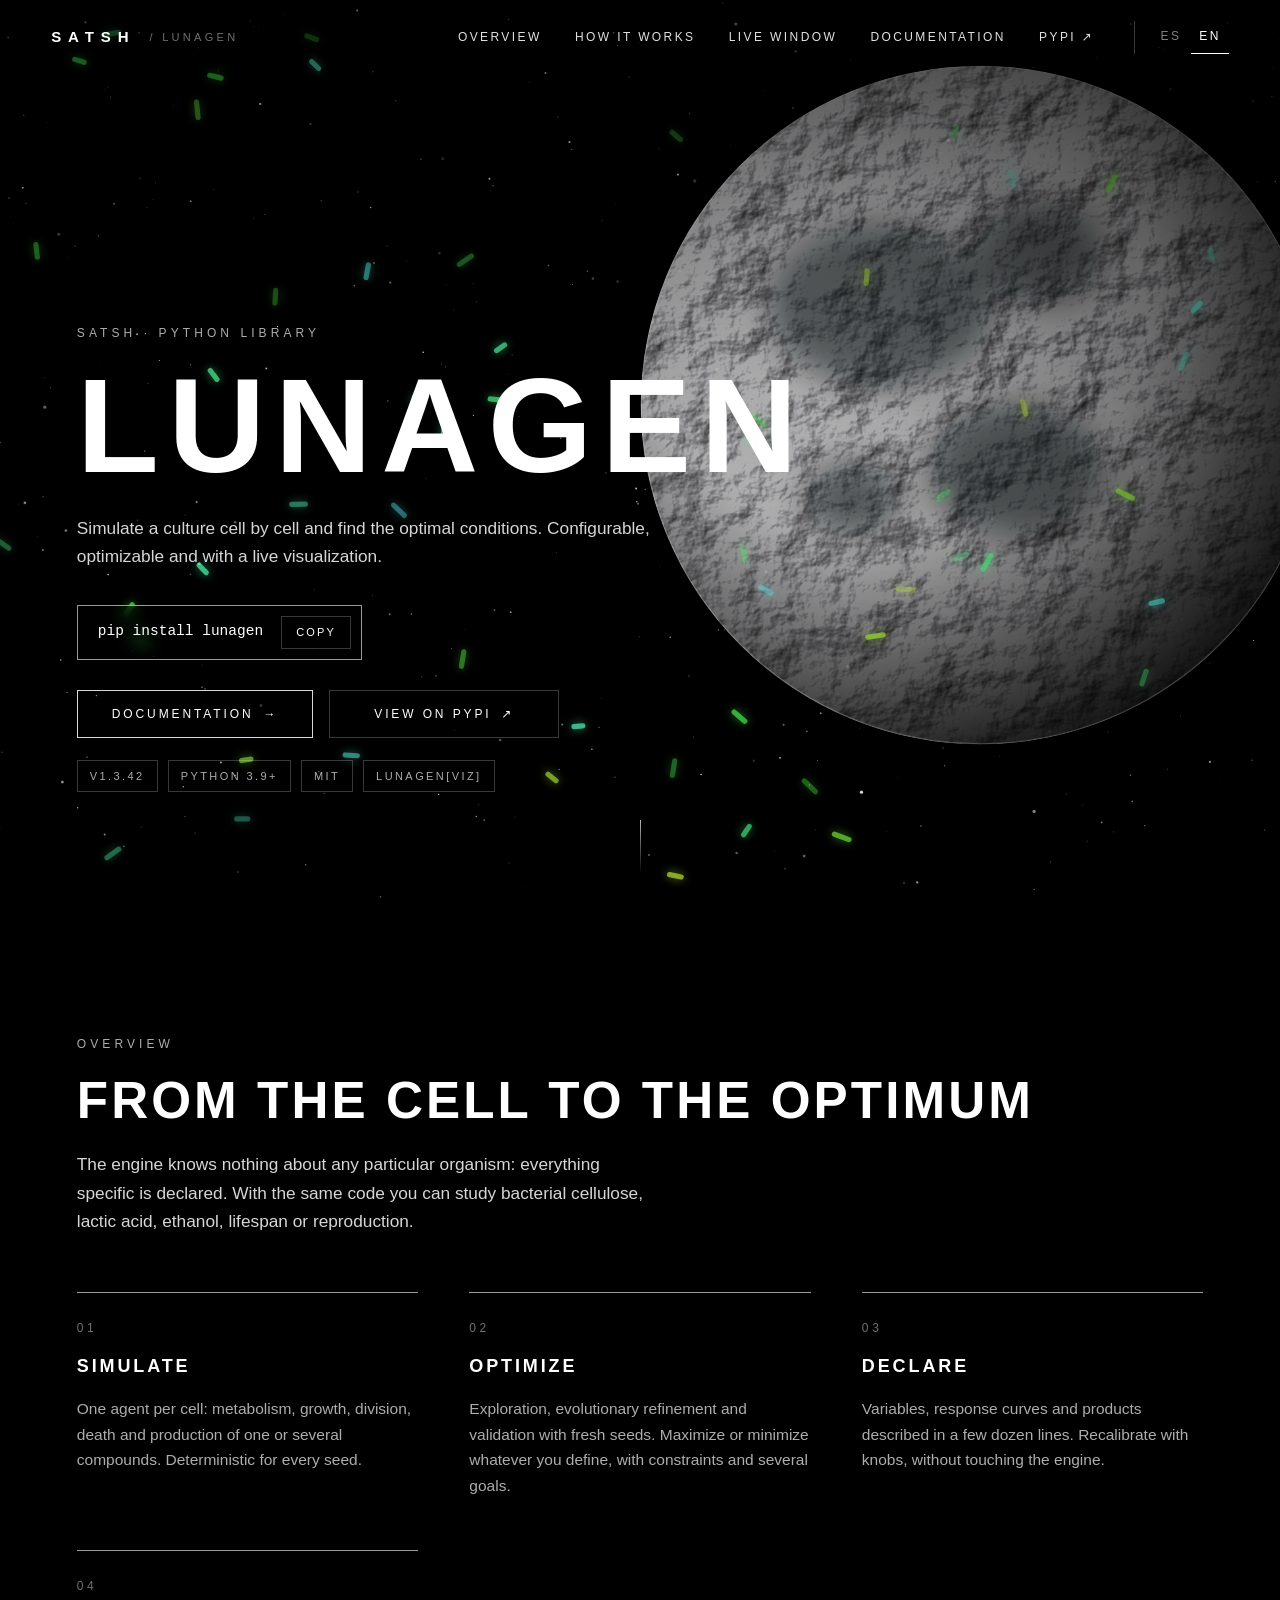
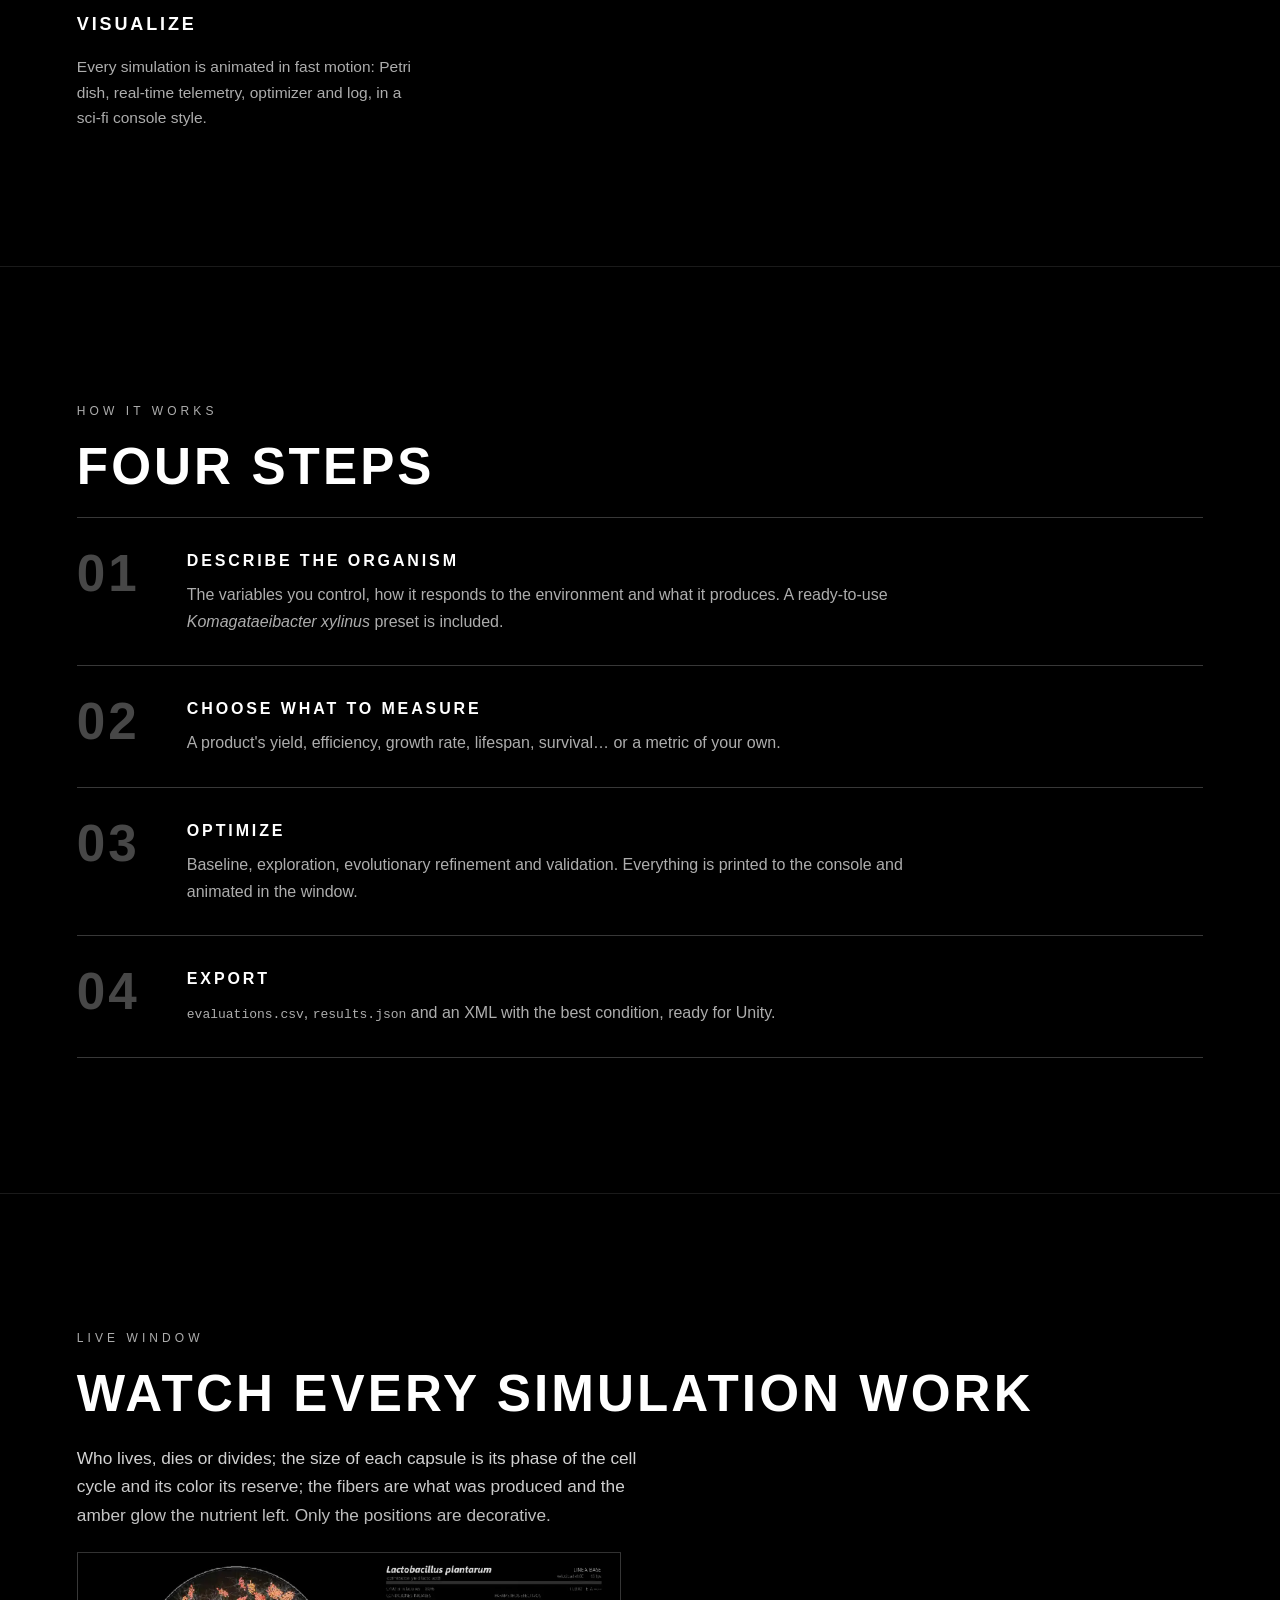
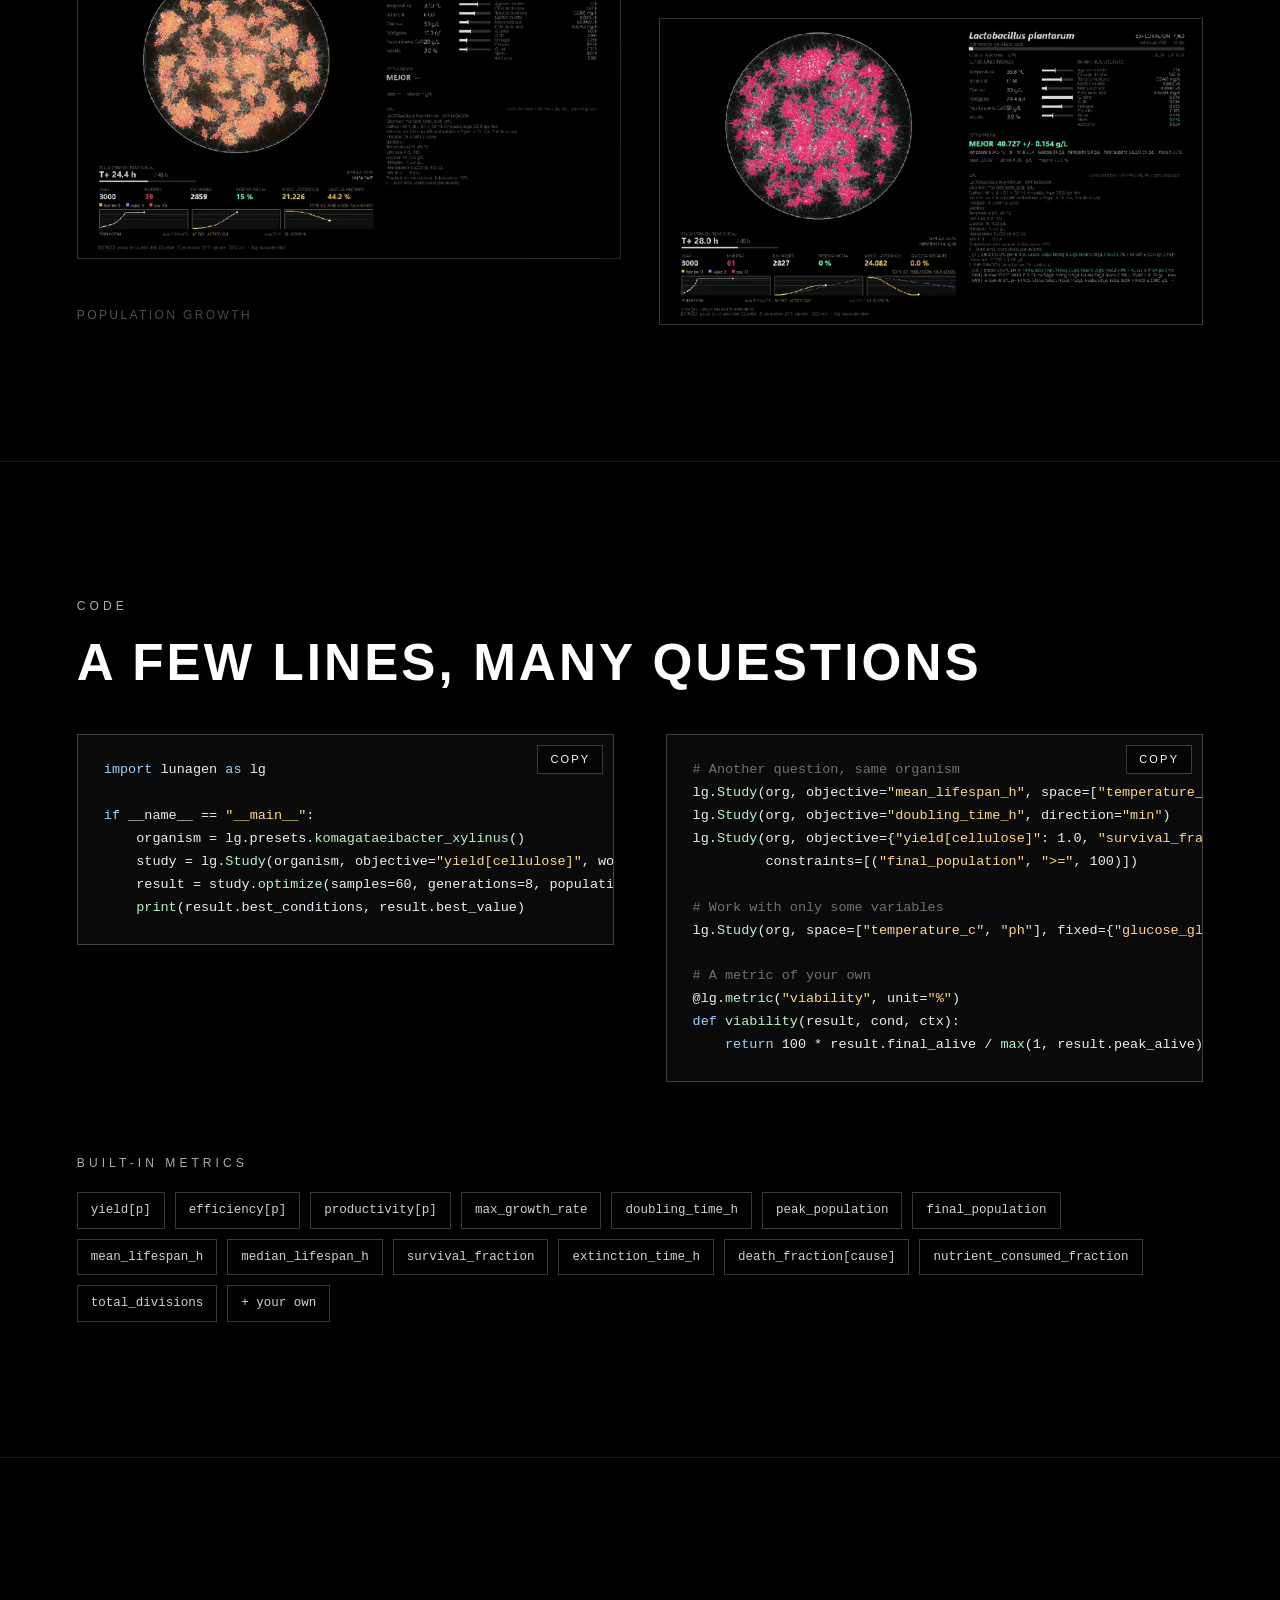
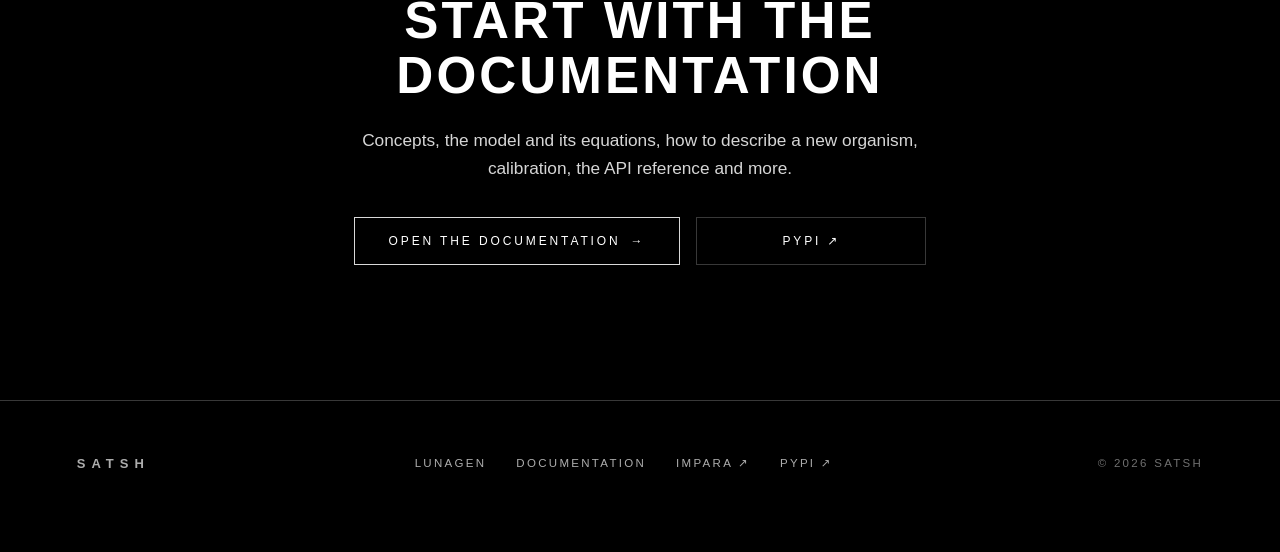
==== commit e41767d7: "1.3.42v version update" ====
--- a/lunagen/index.html
+++ b/lunagen/index.html
@@ -72,7 +72,7 @@
         <a class="btn" href="docs/"><span data-lang="es">Documentación</span><span data-lang="en">Documentation</span> <span class="arrow">→</span></a>
         <a class="btn btn--ghost" href="https://pypi.org/project/lunagen/" target="_blank" rel="noopener"><span data-lang="es">Ver en PyPI</span><span data-lang="en">View on PyPI</span> ↗</a>
       </div>
-      <div class="badges reveal"><span class="badge">v0.1.1</span><span class="badge">Python 3.9+</span><span class="badge">MIT</span>
+      <div class="badges reveal"><span class="badge">v1.3.42</span><span class="badge">Python 3.9+</span><span class="badge">MIT</span>
         <span class="badge">lunagen[viz]</span></div>
     </div>
     <span class="scroll-hint" aria-hidden="true"></span>
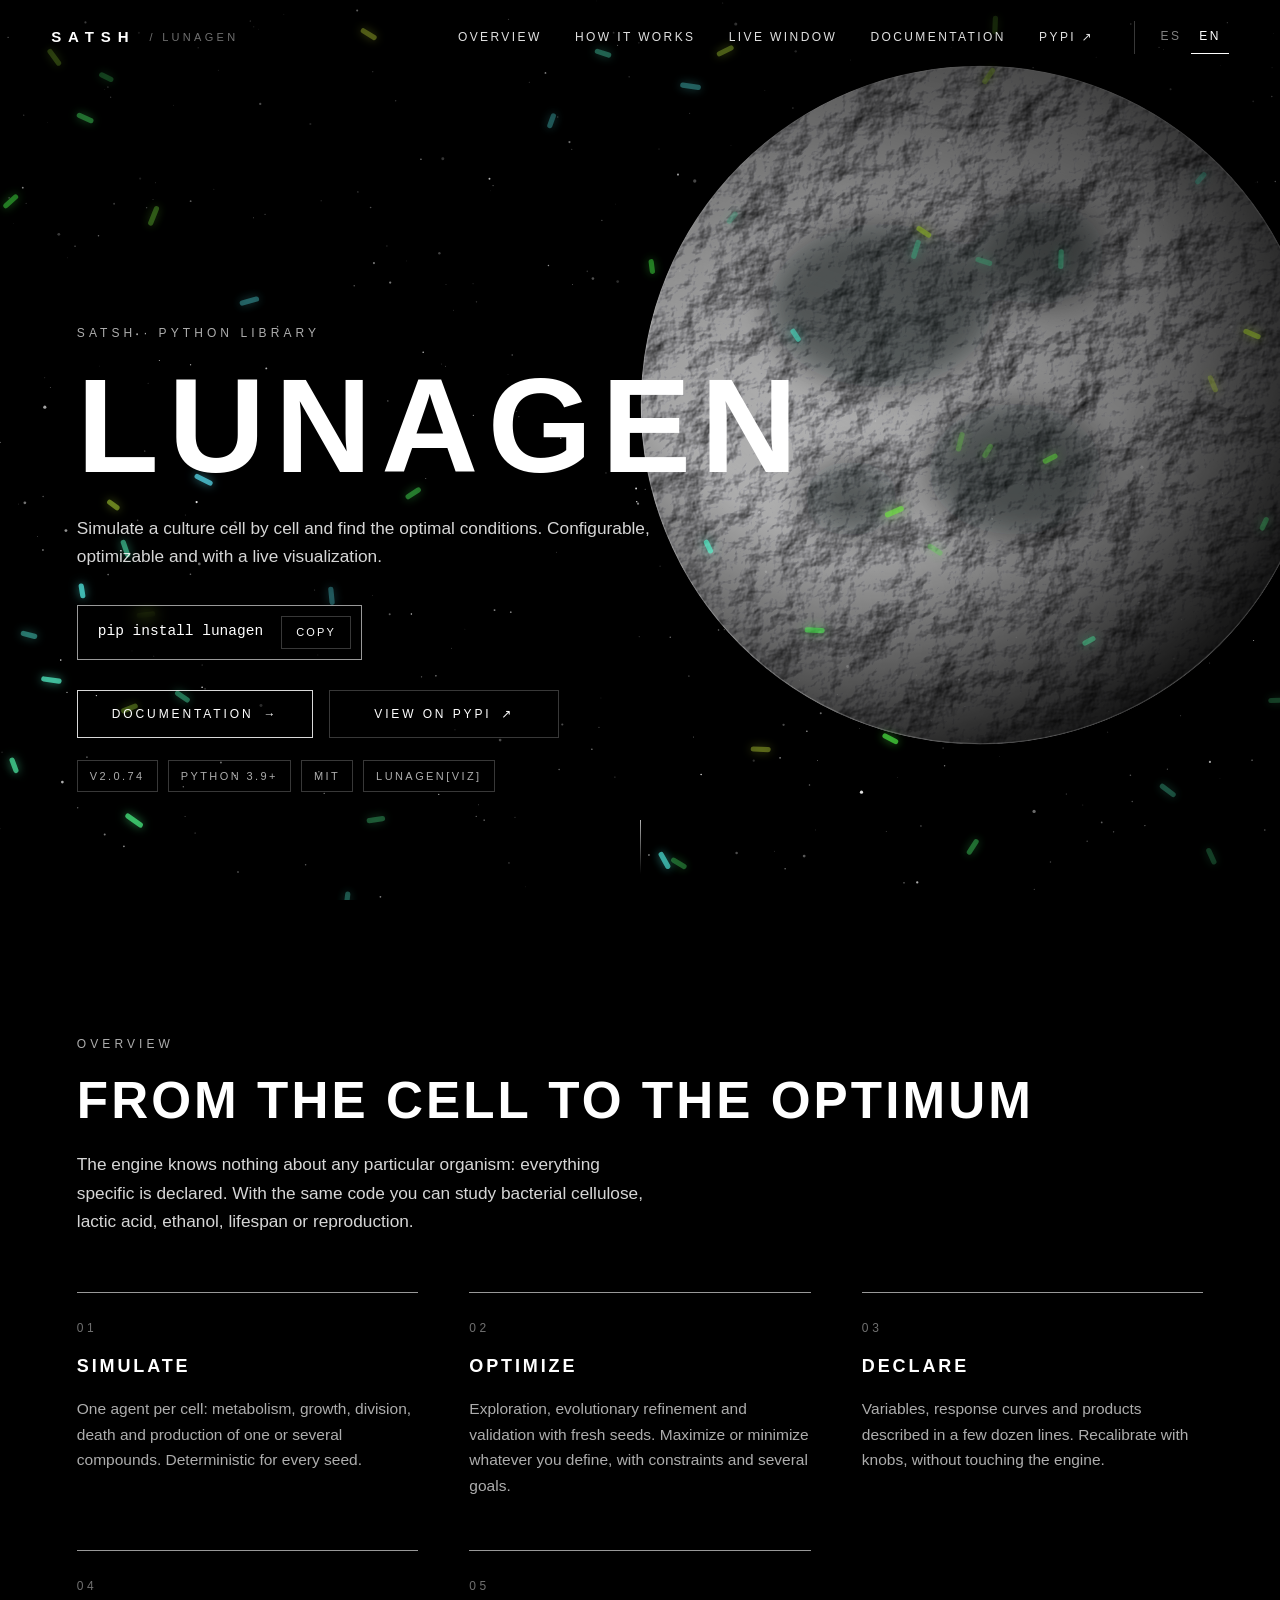
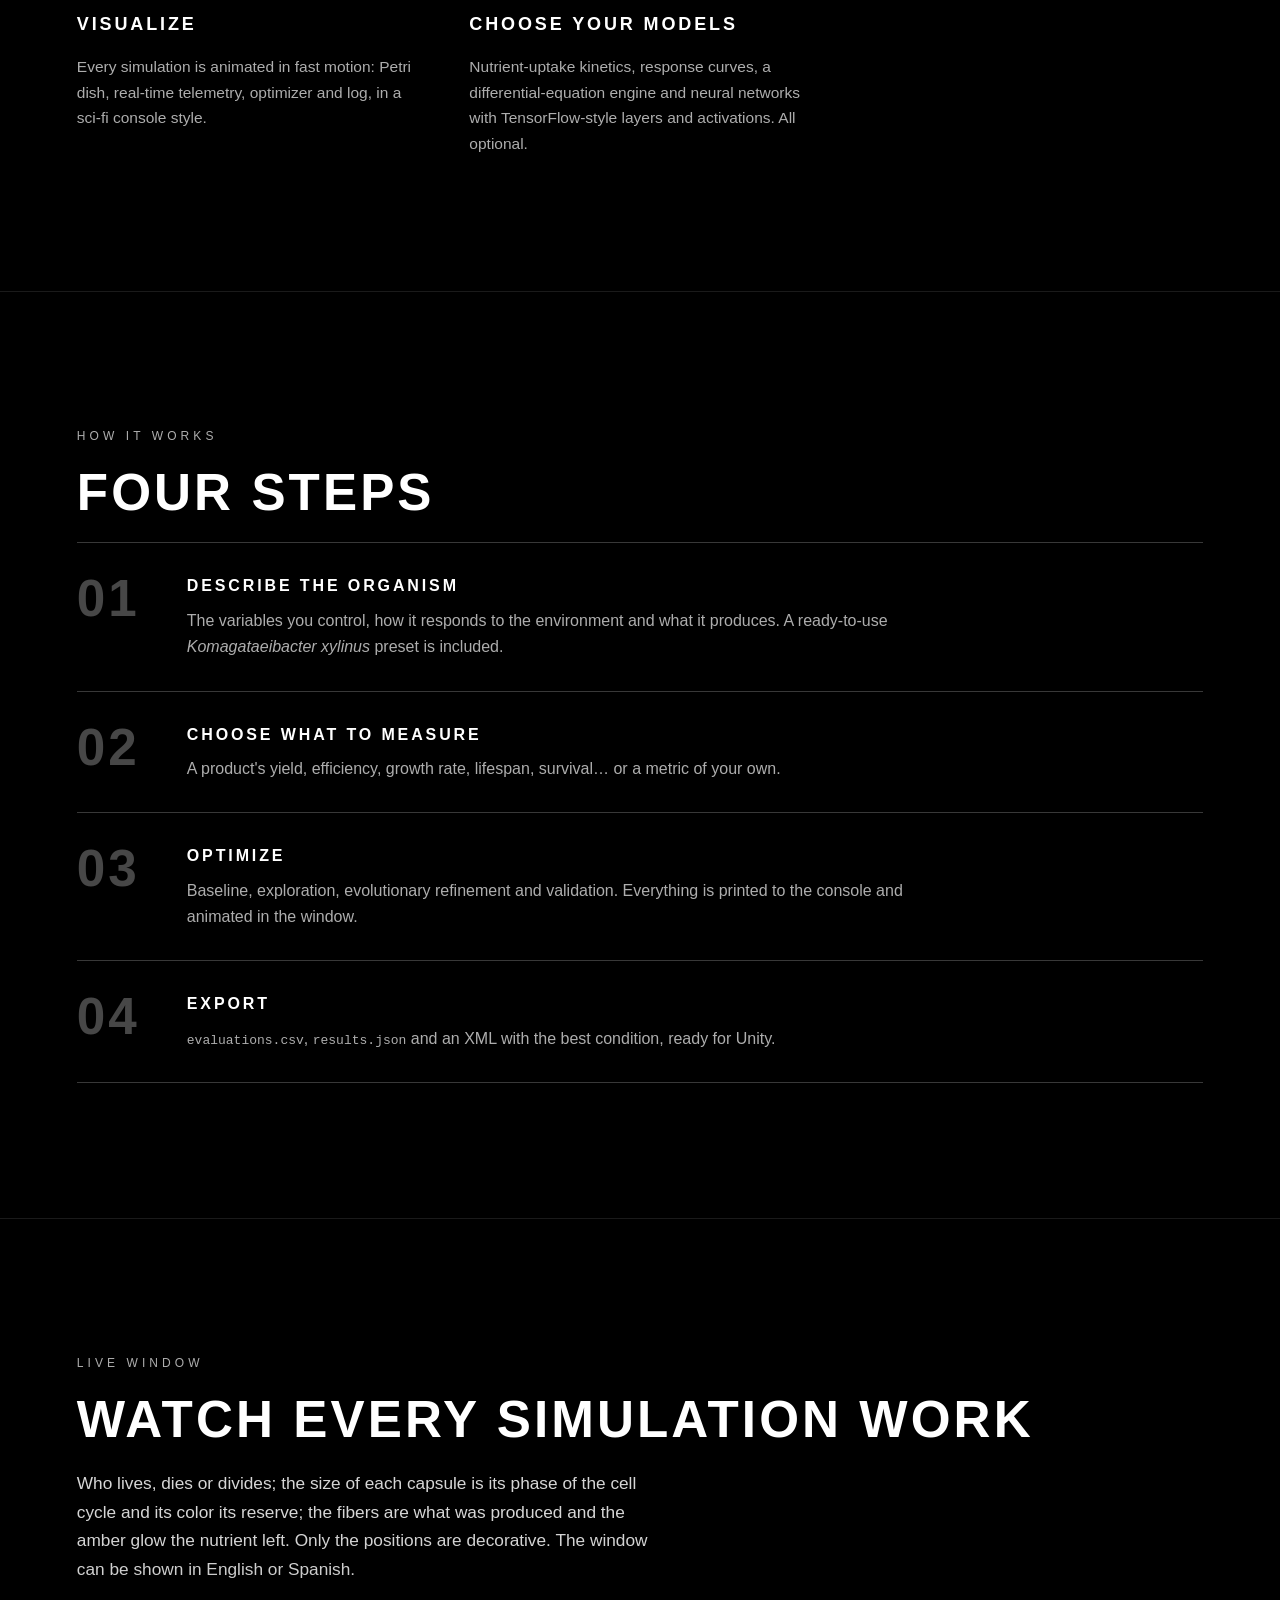
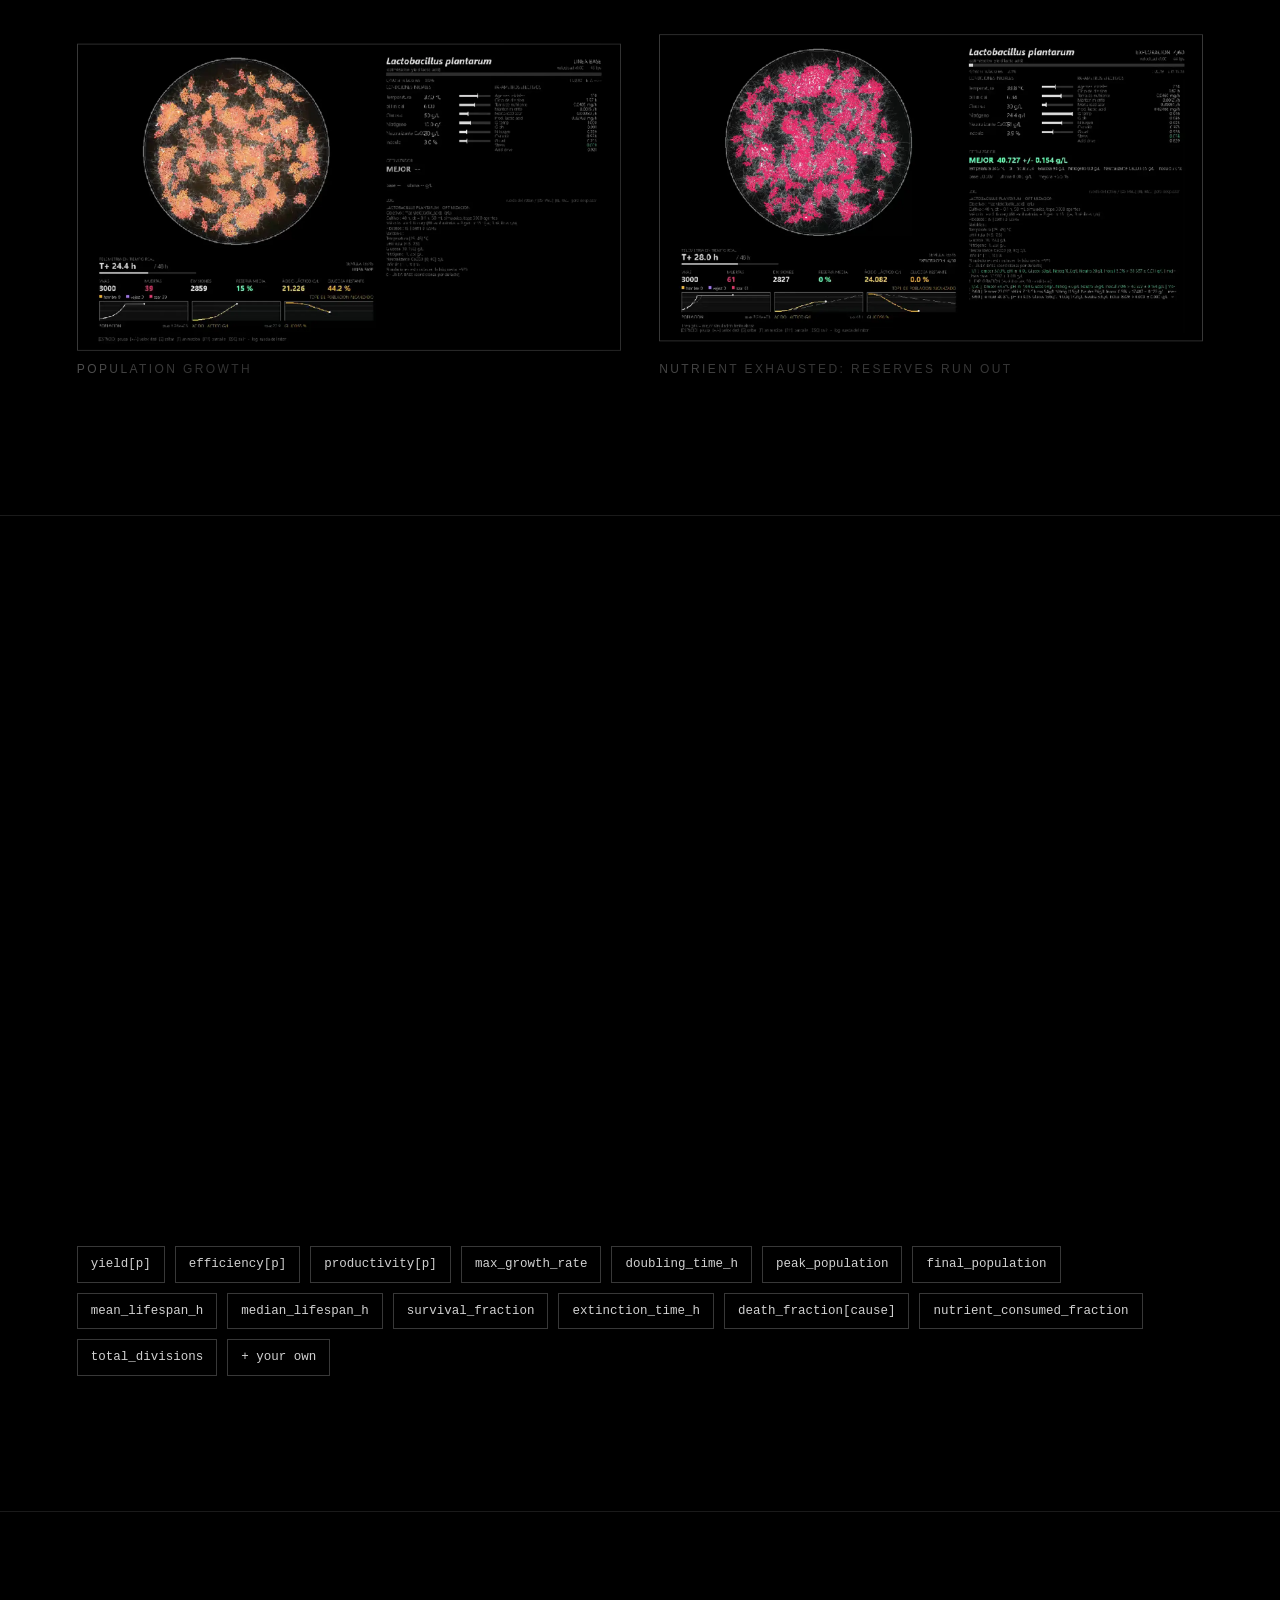
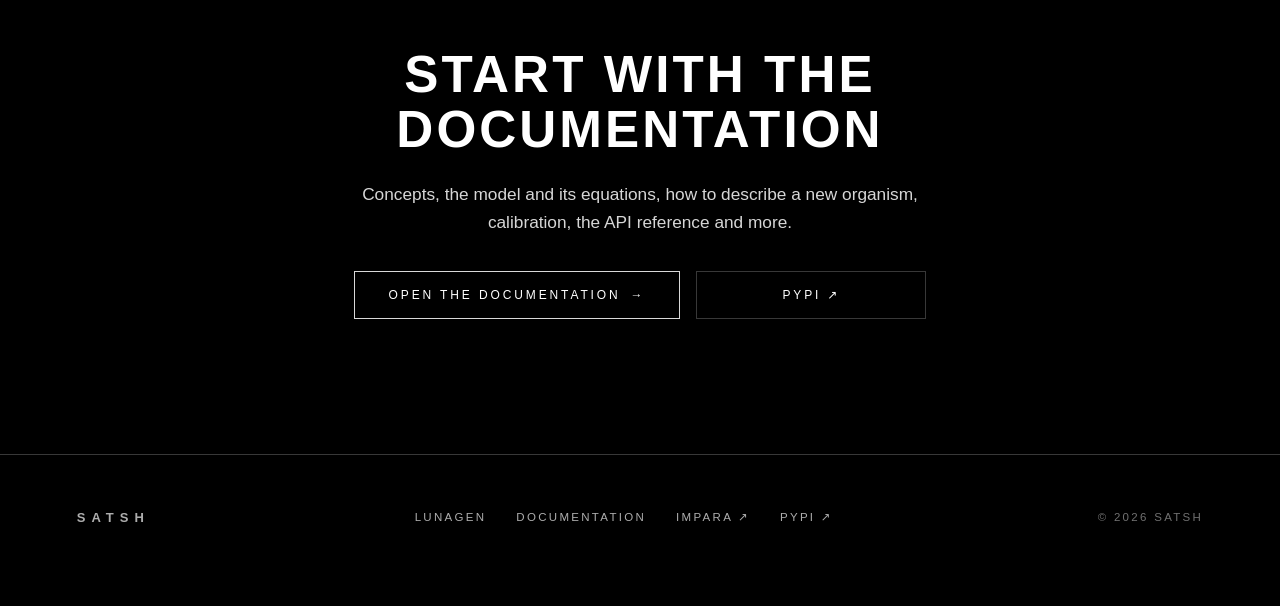
==== commit b7fcabdd: "2.0.74" ====
--- a/lunagen/index.html
+++ b/lunagen/index.html
@@ -72,7 +72,7 @@
         <a class="btn" href="docs/"><span data-lang="es">Documentación</span><span data-lang="en">Documentation</span> <span class="arrow">→</span></a>
         <a class="btn btn--ghost" href="https://pypi.org/project/lunagen/" target="_blank" rel="noopener"><span data-lang="es">Ver en PyPI</span><span data-lang="en">View on PyPI</span> ↗</a>
       </div>
-      <div class="badges reveal"><span class="badge">v1.3.42</span><span class="badge">Python 3.9+</span><span class="badge">MIT</span>
+      <div class="badges reveal"><span class="badge">v2.0.74</span><span class="badge">Python 3.9+</span><span class="badge">MIT</span>
         <span class="badge">lunagen[viz]</span></div>
     </div>
     <span class="scroll-hint" aria-hidden="true"></span>
@@ -92,6 +92,8 @@
           <p><span data-lang="es">Variables, curvas de respuesta y productos descritos en unas decenas de líneas. Recalibra con perillas, sin tocar el motor.</span><span data-lang="en">Variables, response curves and products described in a few dozen lines. Recalibrate with knobs, without touching the engine.</span></p></div>
         <div class="feature reveal"><div class="num">04</div><h3><span data-lang="es">Visualiza</span><span data-lang="en">Visualize</span></h3>
           <p><span data-lang="es">Cada simulación se anima en cámara rápida: caja Petri, telemetría en tiempo real, optimizador y log, estilo consola de ciencia ficción.</span><span data-lang="en">Every simulation is animated in fast motion: Petri dish, real-time telemetry, optimizer and log, in a sci-fi console style.</span></p></div>
+        <div class="feature reveal"><div class="num">05</div><h3><span data-lang="es">Elige tus modelos</span><span data-lang="en">Choose your models</span></h3>
+          <p><span data-lang="es">Cinéticas de toma de nutriente, curvas de respuesta, un motor de ecuaciones diferenciales y redes neuronales con capas y activaciones estilo TensorFlow. Todo opcional.</span><span data-lang="en">Nutrient-uptake kinetics, response curves, a differential-equation engine and neural networks with TensorFlow-style layers and activations. All optional.</span></p></div>
       </div>
     </div>
   </section>
@@ -113,7 +115,7 @@
     <div class="section__inner">
       <p class="eyebrow reveal"><span data-lang="es">Ventana en vivo</span><span data-lang="en">Live window</span></p>
       <h2 class="title reveal" id="t-window"><span data-lang="es">Mira cada simulación trabajar</span><span data-lang="en">Watch every simulation work</span></h2>
-      <p class="lead reveal"><span data-lang="es">Quién vive, muere o se divide; el tamaño de cada cápsula es su fase del ciclo celular y su color, su reserva; las fibras son lo producido y el brillo ámbar, el nutriente que queda. Solo las posiciones son decorativas.</span><span data-lang="en">Who lives, dies or divides; the size of each capsule is its phase of the cell cycle and its color its reserve; the fibers are what was produced and the amber glow the nutrient left. Only the positions are decorative.</span></p>
+      <p class="lead reveal"><span data-lang="es">Quién vive, muere o se divide; el tamaño de cada cápsula es su fase del ciclo celular y su color, su reserva; las fibras son lo producido y el brillo ámbar, el nutriente que queda. Solo las posiciones son decorativas. La ventana puede mostrarse en inglés o en español.</span><span data-lang="en">Who lives, dies or divides; the size of each capsule is its phase of the cell cycle and its color its reserve; the fibers are what was produced and the amber glow the nutrient left. Only the positions are decorative. The window can be shown in English or Spanish.</span></p>
       <div class="grid grid--2" style="margin-top:56px;gap:clamp(24px,3vw,48px)">
         <figure class="reveal" style="margin:0"><div class="shot" data-parallax="-0.04"><picture><source srcset="../assets/img/lunagen-live-1.webp" type="image/webp"><img src="../assets/img/lunagen-live-1.png" width="1600" height="900" loading="lazy" alt="Lunagen live window with a Petri dish full of colonies" data-alt-es="Ventana en vivo de Lunagen con la caja Petri llena de colonias" data-alt-en="Lunagen live window with a Petri dish full of colonies"></picture></div>
           <figcaption class="shot-caption"><span data-lang="es">Crecimiento de la población</span><span data-lang="en">Population growth</span></figcaption></figure>
